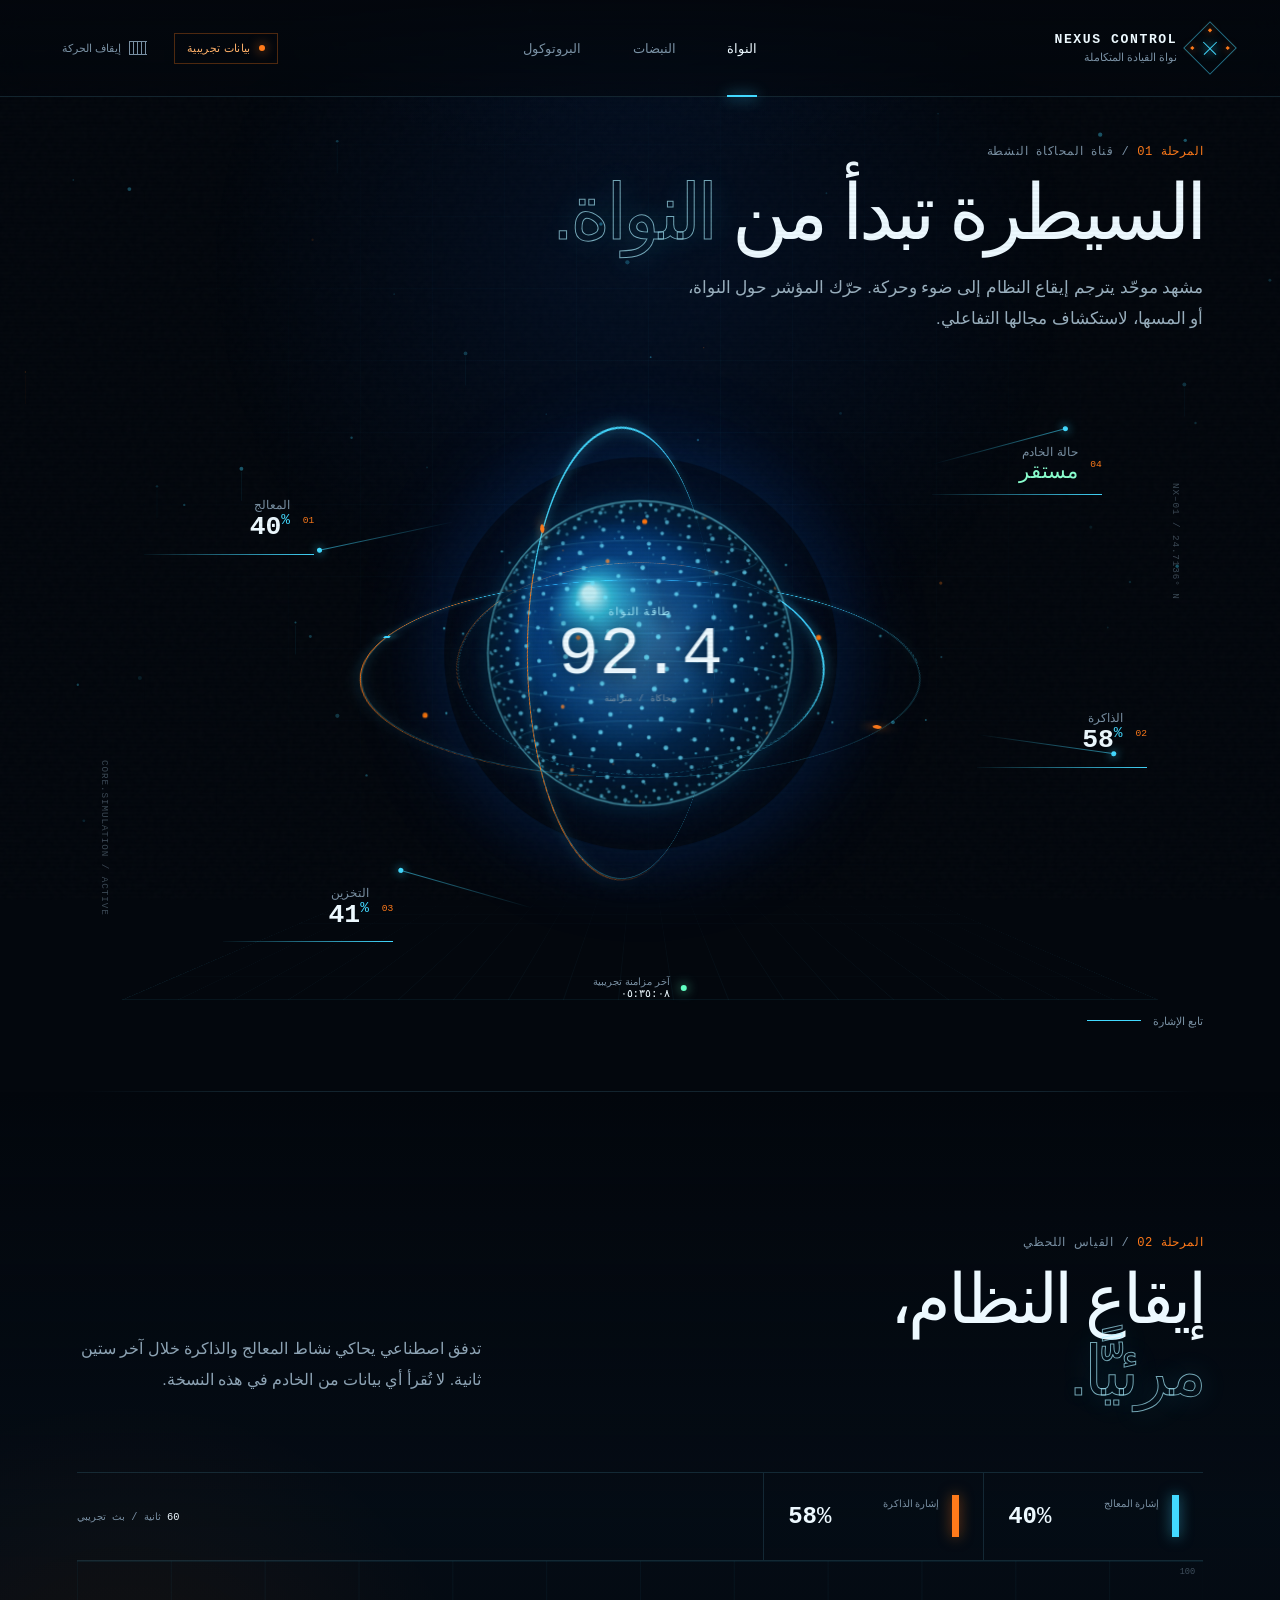
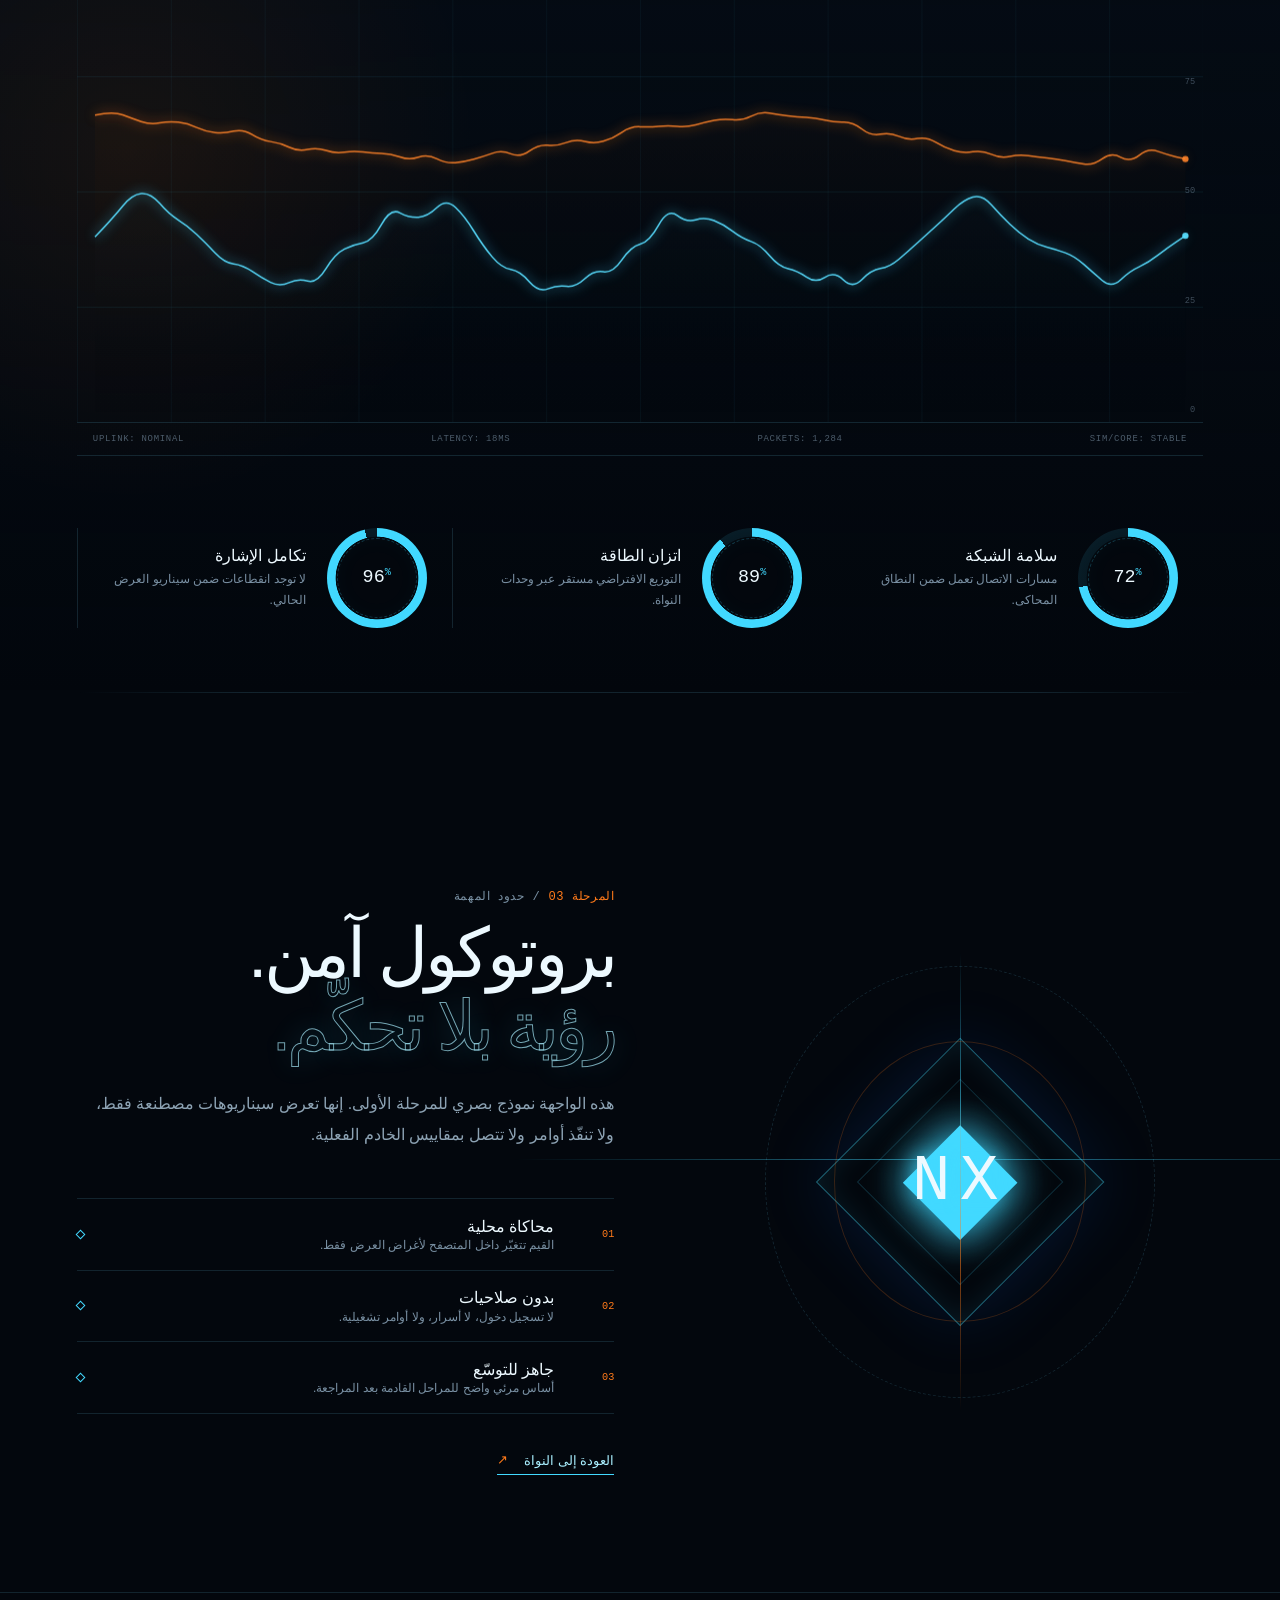
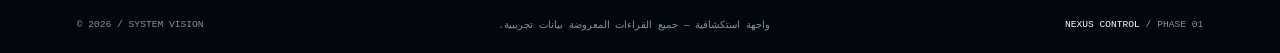
==== public/index.html @ e8e8afa6 "feat: build Nexus Control phase one interface" ====
<!doctype html>
<html lang="ar" dir="rtl">
  <head>
    <meta charset="UTF-8" />
    <meta name="viewport" content="width=device-width, initial-scale=1" />
    <meta
      name="description"
      content="NEXUS CONTROL — تجربة بصرية مستقبلية لاستكشاف حالة الأنظمة ببيانات تجريبية."
    />
    <meta name="theme-color" content="#050a12" />
    <title>NEXUS CONTROL — مركز القيادة</title>
    <link rel="stylesheet" href="styles.css" />
    <script src="app.js" defer></script>
  </head>
  <body>
    <a class="skip-link" href="#main-content">انتقل إلى المحتوى</a>
    <canvas id="ambient-canvas" class="ambient-canvas" aria-hidden="true"></canvas>
    <div class="noise" aria-hidden="true"></div>
    <div class="scanline" aria-hidden="true"></div>

    <header class="site-header" aria-label="الترويسة الرئيسية">
      <a class="brand" href="#command" aria-label="NEXUS CONTROL — الرئيسية">
        <span class="brand-mark" aria-hidden="true"><i></i><i></i><i></i></span>
        <span class="brand-copy">
          <strong>NEXUS CONTROL</strong>
          <small>نواة القيادة المتكاملة</small>
        </span>
      </a>

      <nav class="main-nav" aria-label="التنقل الرئيسي">
        <a class="is-active" href="#command">النواة</a>
        <a href="#telemetry">النبضات</a>
        <a href="#protocol">البروتوكول</a>
      </nav>

      <div class="header-actions">
        <span class="demo-chip"><i aria-hidden="true"></i> بيانات تجريبية</span>
        <button id="motion-toggle" class="icon-button" type="button" aria-pressed="false">
          <span class="motion-icon" aria-hidden="true"></span>
          <span class="button-label">إيقاف الحركة</span>
        </button>
      </div>
    </header>

    <main id="main-content">
      <section id="command" class="hero-section observable" aria-labelledby="hero-title">
        <div class="hero-intro">
          <p class="eyebrow"><span>المرحلة 01</span> / قناة المحاكاة النشطة</p>
          <h1 id="hero-title">السيطرة تبدأ من <em>النواة.</em></h1>
          <p class="hero-copy">
            مشهد موحّد يترجم إيقاع النظام إلى ضوء وحركة. حرّك المؤشر حول النواة،
            أو المسها، لاستكشاف مجالها التفاعلي.
          </p>
        </div>

        <div class="command-stage" aria-label="تصور تفاعلي لحالة الأنظمة التجريبية">
          <div class="stage-grid" aria-hidden="true"></div>
          <p class="coordinate coordinate-a" aria-hidden="true">NX–01 / 24.7136° N</p>
          <p class="coordinate coordinate-b" aria-hidden="true">CORE.SIMULATION / ACTIVE</p>

          <div class="metric-node metric-cpu">
            <span class="metric-index">01</span>
            <div>
              <small>المعالج</small>
              <strong><b data-value="38">38</b><sup>%</sup></strong>
            </div>
            <span class="metric-line" aria-hidden="true"></span>
          </div>

          <div class="metric-node metric-memory">
            <span class="metric-index">02</span>
            <div>
              <small>الذاكرة</small>
              <strong><b data-value="64">64</b><sup>%</sup></strong>
            </div>
            <span class="metric-line" aria-hidden="true"></span>
          </div>

          <div class="metric-node metric-storage">
            <span class="metric-index">03</span>
            <div>
              <small>التخزين</small>
              <strong><b data-value="41">41</b><sup>%</sup></strong>
            </div>
            <span class="metric-line" aria-hidden="true"></span>
          </div>

          <div class="metric-node metric-status">
            <span class="metric-index">04</span>
            <div>
              <small>حالة الخادم</small>
              <strong class="online-value">مستقر</strong>
            </div>
            <span class="metric-line" aria-hidden="true"></span>
          </div>

          <div id="core-interaction" class="core-interaction">
            <div class="core-glow" aria-hidden="true"></div>
            <div class="orbit orbit-outer" aria-hidden="true">
              <i></i><i></i><i></i>
            </div>
            <div class="orbit orbit-mid" aria-hidden="true"><i></i><i></i></div>
            <div class="orbit orbit-inner" aria-hidden="true"><i></i></div>
            <canvas id="core-canvas" width="620" height="620" aria-hidden="true"></canvas>
            <div class="core-label">
              <span>طاقة النواة</span>
              <strong>92.4</strong>
              <small>محاكاة / متزامنة</small>
            </div>
          </div>

          <div class="stage-status">
            <span class="status-dot" aria-hidden="true"></span>
            <p><small>آخر مزامنة تجريبية</small><strong id="simulation-time">الآن</strong></p>
          </div>
        </div>

        <a class="scroll-cue" href="#telemetry">
          <span>تابع الإشارة</span><i aria-hidden="true"></i>
        </a>
      </section>

      <section id="telemetry" class="telemetry-section observable" aria-labelledby="telemetry-title">
        <div class="section-heading">
          <div>
            <p class="eyebrow"><span>المرحلة 02</span> / القياس اللحظي</p>
            <h2 id="telemetry-title">إيقاع النظام،<br /><em>مرئيًّا.</em></h2>
          </div>
          <p>
            تدفق اصطناعي يحاكي نشاط المعالج والذاكرة خلال آخر ستين ثانية.
            لا تُقرأ أي بيانات من الخادم في هذه النسخة.
          </p>
        </div>

        <div class="signal-console">
          <div class="signal-meta">
            <div>
              <span class="signal-swatch cpu-swatch"></span>
              <small>إشارة المعالج</small>
              <strong><b id="cpu-live">38</b>%</strong>
            </div>
            <div>
              <span class="signal-swatch ram-swatch"></span>
              <small>إشارة الذاكرة</small>
              <strong><b id="ram-live">64</b>%</strong>
            </div>
            <p><span>60</span> ثانية / بث تجريبي</p>
          </div>
          <div class="chart-wrap">
            <canvas id="signal-chart" aria-label="رسم بياني تجريبي لنشاط المعالج والذاكرة"></canvas>
            <div class="chart-axis" aria-hidden="true"><span>100</span><span>75</span><span>50</span><span>25</span><span>0</span></div>
          </div>
          <div class="console-ticker" aria-hidden="true">
            <span>SIM/CORE: STABLE</span><span>PACKETS: 1,284</span><span>LATENCY: 18MS</span><span>UPLINK: NOMINAL</span>
          </div>
        </div>

        <div class="system-radials" aria-label="مؤشرات إضافية تجريبية">
          <article style="--value: 72; --delay: 0ms">
            <div class="radial"><span>72<sup>%</sup></span></div>
            <h3>سلامة الشبكة</h3>
            <p>مسارات الاتصال تعمل ضمن النطاق المحاكى.</p>
          </article>
          <article style="--value: 89; --delay: 120ms">
            <div class="radial"><span>89<sup>%</sup></span></div>
            <h3>اتزان الطاقة</h3>
            <p>التوزيع الافتراضي مستقر عبر وحدات النواة.</p>
          </article>
          <article style="--value: 96; --delay: 240ms">
            <div class="radial"><span>96<sup>%</sup></span></div>
            <h3>تكامل الإشارة</h3>
            <p>لا توجد انقطاعات ضمن سيناريو العرض الحالي.</p>
          </article>
        </div>
      </section>

      <section id="protocol" class="protocol-section observable" aria-labelledby="protocol-title">
        <div class="protocol-visual" aria-hidden="true">
          <div class="protocol-core"><span></span></div>
          <div class="protocol-beam"></div>
          <b>NX</b>
        </div>

        <div class="protocol-content">
          <p class="eyebrow"><span>المرحلة 03</span> / حدود المهمة</p>
          <h2 id="protocol-title">بروتوكول آمن.<br /><em>رؤية بلا تحكّم.</em></h2>
          <p class="protocol-lead">
            هذه الواجهة نموذج بصري للمرحلة الأولى. إنها تعرض سيناريوهات مصطنعة فقط،
            ولا تنفّذ أوامر ولا تتصل بمقاييس الخادم الفعلية.
          </p>

          <ol class="protocol-list">
            <li>
              <span>01</span>
              <div><h3>محاكاة محلية</h3><p>القيم تتغيّر داخل المتصفح لأغراض العرض فقط.</p></div>
              <i aria-hidden="true"></i>
            </li>
            <li>
              <span>02</span>
              <div><h3>بدون صلاحيات</h3><p>لا تسجيل دخول، لا أسرار، ولا أوامر تشغيلية.</p></div>
              <i aria-hidden="true"></i>
            </li>
            <li>
              <span>03</span>
              <div><h3>جاهز للتوسّع</h3><p>أساس مرئي واضح للمراحل القادمة بعد المراجعة.</p></div>
              <i aria-hidden="true"></i>
            </li>
          </ol>

          <a class="return-link" href="#command"><span>العودة إلى النواة</span><i aria-hidden="true">↗</i></a>
        </div>
      </section>
    </main>

    <footer class="site-footer">
      <p><strong>NEXUS CONTROL</strong> / PHASE 01</p>
      <p>واجهة استكشافية — جميع القراءات المعروضة بيانات تجريبية.</p>
      <p dir="ltr">© 2026 / SYSTEM VISION</p>
    </footer>
  </body>
</html>
---- public/styles.css ----
:root {
  color-scheme: dark;
  --bg: #03070d;
  --bg-soft: #07111d;
  --cyan: #42d9ff;
  --cyan-bright: #a9efff;
  --blue: #126bff;
  --orange: #ff7a1a;
  --orange-soft: #ffb069;
  --text: #edf9ff;
  --muted: #7990a3;
  --line: rgba(103, 190, 222, 0.16);
  --font-display: "DIN Next Arabic", "Noto Sans Arabic", Tahoma, Arial, sans-serif;
  --font-mono: "IBM Plex Mono", "SFMono-Regular", Consolas, monospace;
  --header-height: 96px;
  --mx: 0;
  --my: 0;
}

* {
  box-sizing: border-box;
}

html {
  scroll-behavior: smooth;
  scrollbar-color: var(--cyan) var(--bg);
}

body {
  margin: 0;
  min-width: 320px;
  overflow-x: hidden;
  background:
    radial-gradient(circle at 50% -10%, rgba(18, 107, 255, 0.1), transparent 32rem),
    var(--bg);
  color: var(--text);
  font-family: var(--font-display);
  font-weight: 300;
}

body::before {
  position: fixed;
  inset: 0;
  z-index: -3;
  content: "";
  background-image:
    linear-gradient(rgba(50, 160, 200, 0.035) 1px, transparent 1px),
    linear-gradient(90deg, rgba(50, 160, 200, 0.035) 1px, transparent 1px);
  background-size: 72px 72px;
  mask-image: radial-gradient(circle at center, black 12%, transparent 75%);
}

button,
a {
  font: inherit;
}

a {
  color: inherit;
  text-decoration: none;
}

.skip-link {
  position: fixed;
  z-index: 100;
  inset-block-start: 1rem;
  inset-inline-start: 1rem;
  padding: 0.7rem 1rem;
  transform: translateY(-150%);
  background: var(--text);
  color: var(--bg);
  transition: transform 180ms ease;
}

.skip-link:focus {
  transform: translateY(0);
}

.ambient-canvas,
.noise,
.scanline {
  position: fixed;
  inset: 0;
  width: 100%;
  height: 100%;
  pointer-events: none;
}

.ambient-canvas {
  z-index: -2;
  opacity: 0.75;
}

.noise {
  z-index: 20;
  opacity: 0.025;
  background-image: url("data:image/svg+xml,%3Csvg viewBox='0 0 180 180' xmlns='http://www.w3.org/2000/svg'%3E%3Cfilter id='n'%3E%3CfeTurbulence type='fractalNoise' baseFrequency='.9' numOctaves='3' stitchTiles='stitch'/%3E%3C/filter%3E%3Crect width='100%25' height='100%25' filter='url(%23n)' opacity='.8'/%3E%3C/svg%3E");
}

.scanline {
  z-index: 19;
  opacity: 0.07;
  background: linear-gradient(transparent 50%, rgba(0, 0, 0, 0.4) 50%);
  background-size: 100% 4px;
}

.site-header {
  position: fixed;
  z-index: 30;
  inset-block-start: 0;
  inset-inline: 0;
  display: grid;
  grid-template-columns: 1fr auto 1fr;
  align-items: center;
  min-height: var(--header-height);
  padding-inline: clamp(1.25rem, 4vw, 5rem);
  border-block-end: 1px solid var(--line);
  background: linear-gradient(to bottom, rgba(3, 7, 13, 0.94), rgba(3, 7, 13, 0.58));
  backdrop-filter: blur(16px);
}

.brand {
  display: flex;
  align-items: center;
  justify-self: start;
  gap: 0.85rem;
}

.brand-mark {
  position: relative;
  display: grid;
  width: 38px;
  height: 38px;
  place-items: center;
  border: 1px solid rgba(66, 217, 255, 0.5);
  transform: rotate(45deg);
}

.brand-mark::after,
.brand-mark::before {
  position: absolute;
  content: "";
  background: var(--cyan);
  box-shadow: 0 0 10px var(--cyan);
}

.brand-mark::before {
  width: 18px;
  height: 1px;
}

.brand-mark::after {
  width: 1px;
  height: 18px;
}

.brand-mark i {
  position: absolute;
  width: 3px;
  height: 3px;
  background: var(--orange);
  box-shadow: 0 0 8px var(--orange);
}

.brand-mark i:nth-child(1) { inset: 4px 4px auto auto; }
.brand-mark i:nth-child(2) { inset: auto auto 4px 4px; }
.brand-mark i:nth-child(3) { inset: 4px auto auto 4px; }

.brand-copy {
  display: flex;
  flex-direction: column;
  line-height: 1.2;
}

.brand-copy strong {
  font-family: var(--font-mono);
  font-size: 0.82rem;
  letter-spacing: 0.12em;
}

.brand-copy small {
  margin-block-start: 0.2rem;
  color: var(--muted);
  font-size: 0.7rem;
}

.main-nav {
  display: flex;
  gap: clamp(1.5rem, 4vw, 3.5rem);
  height: var(--header-height);
}

.main-nav a {
  position: relative;
  display: grid;
  place-items: center;
  color: var(--muted);
  font-size: 0.84rem;
  transition: color 200ms ease;
}

.main-nav a::after {
  position: absolute;
  inset-block-end: -1px;
  width: 0;
  height: 2px;
  content: "";
  background: var(--cyan);
  box-shadow: 0 0 14px var(--cyan);
  transition: width 240ms ease;
}

.main-nav a:hover,
.main-nav a:focus-visible,
.main-nav a.is-active {
  color: var(--text);
}

.main-nav a.is-active::after {
  width: 100%;
}

.header-actions {
  display: flex;
  align-items: center;
  justify-self: end;
  gap: 1rem;
}

.demo-chip {
  display: flex;
  align-items: center;
  gap: 0.55rem;
  padding: 0.5rem 0.75rem;
  border: 1px solid rgba(255, 122, 26, 0.3);
  color: var(--orange-soft);
  font-size: 0.7rem;
  letter-spacing: 0.03em;
}

.demo-chip i,
.status-dot {
  width: 6px;
  height: 6px;
  border-radius: 50%;
  background: var(--orange);
  box-shadow: 0 0 12px var(--orange);
  animation: blink 1.6s ease-in-out infinite;
}

.icon-button {
  display: flex;
  align-items: center;
  gap: 0.55rem;
  min-height: 38px;
  padding: 0.4rem 0.65rem;
  border: 0;
  background: transparent;
  color: var(--muted);
  cursor: pointer;
}

.icon-button:hover,
.icon-button:focus-visible {
  color: var(--cyan-bright);
}

.motion-icon {
  display: inline-block;
  width: 18px;
  height: 14px;
  border-block: 1px solid currentColor;
  background: repeating-linear-gradient(90deg, currentColor 0 1px, transparent 1px 4px);
}

.button-label {
  font-size: 0.7rem;
}

main {
  overflow: hidden;
}

section {
  position: relative;
  min-height: 100svh;
  padding: calc(var(--header-height) + 3rem) clamp(1.25rem, 6vw, 7.5rem) 4rem;
  scroll-margin-top: var(--header-height);
}

.hero-section {
  display: grid;
  grid-template-rows: auto 1fr auto;
}

.hero-section::before {
  position: absolute;
  z-index: -1;
  inset-block-start: 20%;
  inset-inline-start: 50%;
  width: min(80vw, 900px);
  aspect-ratio: 1;
  border-radius: 50%;
  content: "";
  transform: translate(50%, -45%);
  background: radial-gradient(circle, rgba(16, 105, 255, 0.09), transparent 68%);
}

.hero-intro {
  z-index: 3;
  max-width: 720px;
}

.eyebrow {
  margin: 0 0 0.8rem;
  color: var(--muted);
  font-family: var(--font-mono);
  font-size: clamp(0.64rem, 1vw, 0.76rem);
  letter-spacing: 0.05em;
  text-transform: uppercase;
}

.eyebrow span {
  color: var(--orange);
}

h1,
h2 {
  margin: 0;
  font-weight: 500;
  line-height: 1.05;
  letter-spacing: -0.05em;
}

h1 {
  font-size: clamp(3rem, 6vw, 6.5rem);
}

h2 {
  font-size: clamp(2.8rem, 5.4vw, 5.7rem);
}

h1 em,
h2 em {
  color: transparent;
  font-style: normal;
  -webkit-text-stroke: 1px rgba(169, 239, 255, 0.68);
  text-shadow: 0 0 30px rgba(66, 217, 255, 0.16);
}

.hero-copy {
  max-width: 520px;
  margin: 1.2rem 0 0;
  color: #9ab0bf;
  font-size: clamp(0.95rem, 1.3vw, 1.1rem);
  line-height: 1.9;
}

.command-stage {
  position: relative;
  align-self: center;
  width: 100%;
  min-height: clamp(580px, 64vw, 760px);
  margin-block-start: -5rem;
}

.stage-grid {
  position: absolute;
  inset: 17% 4% 2%;
  border: 1px solid rgba(66, 217, 255, 0.08);
  background:
    linear-gradient(rgba(66, 217, 255, 0.045) 1px, transparent 1px),
    linear-gradient(90deg, rgba(66, 217, 255, 0.045) 1px, transparent 1px);
  background-size: 55px 55px;
  transform: perspective(500px) rotateX(66deg);
  transform-origin: bottom;
  mask-image: linear-gradient(to top, black, transparent 85%);
}

.coordinate {
  position: absolute;
  margin: 0;
  color: rgba(121, 144, 163, 0.48);
  font-family: var(--font-mono);
  font-size: 0.58rem;
  letter-spacing: 0.1em;
  writing-mode: vertical-lr;
}

.coordinate-a { inset: 30% 2% auto auto; }
.coordinate-b { inset: auto auto 13% 2%; }

.core-interaction {
  position: absolute;
  z-index: 2;
  inset-block-start: 50%;
  inset-inline-start: 50%;
  width: min(48vw, 620px);
  min-width: 420px;
  aspect-ratio: 1;
  transform: translate(50%, -47%) perspective(1000px) rotateX(calc(var(--my) * -4deg)) rotateY(calc(var(--mx) * 5deg));
  transform-style: preserve-3d;
  transition: transform 220ms ease-out;
  touch-action: pan-y;
}

#core-canvas {
  position: absolute;
  z-index: 3;
  inset: 0;
  width: 100%;
  height: 100%;
  filter: saturate(1.12);
}

.core-glow {
  position: absolute;
  z-index: 0;
  inset: 18%;
  border-radius: 50%;
  background: radial-gradient(circle, rgba(107, 229, 255, 0.2), rgba(18, 107, 255, 0.08) 40%, transparent 70%);
  box-shadow: 0 0 100px rgba(18, 107, 255, 0.2);
  animation: core-breathe 4s ease-in-out infinite;
}

.orbit {
  position: absolute;
  z-index: 2;
  inset: 50%;
  border: 1px solid rgba(66, 217, 255, 0.28);
  border-radius: 50%;
  transform-style: preserve-3d;
}

.orbit::before {
  position: absolute;
  inset: -2px;
  border-block-start: 2px solid var(--cyan);
  border-inline-end: 1px solid var(--orange);
  border-radius: inherit;
  content: "";
  filter: drop-shadow(0 0 6px var(--cyan));
}

.orbit i {
  position: absolute;
  width: 7px;
  height: 7px;
  border-radius: 50%;
  background: var(--orange);
  box-shadow: 0 0 14px var(--orange);
}

.orbit i:nth-child(1) { inset: 12% auto auto 15%; }
.orbit i:nth-child(2) { inset: auto 9% 21% auto; }
.orbit i:nth-child(3) { inset: 46% auto auto -4px; background: var(--cyan); box-shadow: 0 0 14px var(--cyan); }

.orbit-outer {
  width: 88%;
  height: 88%;
  margin: -44%;
  transform: rotateX(70deg) rotateZ(7deg);
  animation: orbit-outer 18s linear infinite;
}

.orbit-mid {
  width: 72%;
  height: 72%;
  margin: -36%;
  transform: rotateY(66deg) rotateZ(-20deg);
  animation: orbit-mid 13s linear infinite reverse;
}

.orbit-inner {
  width: 59%;
  height: 59%;
  margin: -29.5%;
  border-style: dashed;
  transform: rotateX(55deg) rotateZ(70deg);
  animation: orbit-inner 9s linear infinite;
}

.core-label {
  position: absolute;
  z-index: 5;
  inset-block-start: 50%;
  inset-inline-start: 50%;
  display: flex;
  align-items: center;
  flex-direction: column;
  transform: translate(50%, -50%) translateZ(70px);
  text-align: center;
  text-shadow: 0 0 18px #03111d;
  pointer-events: none;
}

.core-label span,
.core-label small {
  color: var(--cyan-bright);
  font-size: 0.66rem;
  letter-spacing: 0.08em;
}

.core-label strong {
  font-family: var(--font-mono);
  font-size: clamp(2.4rem, 5vw, 4.2rem);
  font-weight: 400;
  line-height: 1.1;
}

.core-label small {
  color: var(--muted);
  font-family: var(--font-mono);
  font-size: 0.5rem;
}

.metric-node {
  position: absolute;
  z-index: 6;
  display: flex;
  align-items: center;
  gap: 0.8rem;
  min-width: 170px;
}

.metric-node::before {
  position: absolute;
  inset-block-end: -0.7rem;
  inset-inline: 0;
  height: 1px;
  content: "";
  background: linear-gradient(to left, var(--cyan), rgba(66, 217, 255, 0.04));
}

.metric-index {
  color: var(--orange);
  font-family: var(--font-mono);
  font-size: 0.6rem;
}

.metric-node div {
  display: flex;
  flex-direction: column;
}

.metric-node small {
  color: var(--muted);
  font-size: 0.72rem;
}

.metric-node strong {
  font-family: var(--font-mono);
  font-size: 1.65rem;
  font-weight: 400;
  line-height: 1.2;
}

.metric-node sup,
.radial sup {
  color: var(--cyan);
  font-size: 0.55em;
}

.metric-line {
  position: absolute;
  z-index: -1;
  width: clamp(70px, 11vw, 180px);
  height: 1px;
  background: linear-gradient(90deg, rgba(66, 217, 255, 0.6), transparent);
  transform-origin: right;
}

.metric-line::before {
  position: absolute;
  inset: -2px auto auto 0;
  width: 5px;
  height: 5px;
  border-radius: 50%;
  content: "";
  background: var(--cyan);
  box-shadow: 0 0 10px var(--cyan);
}

.metric-cpu { inset: 32% auto auto 6%; }
.metric-cpu .metric-line { inset: 50% auto auto 100%; transform: rotate(-12deg); }
.metric-memory { inset: 60% 5% auto auto; }
.metric-memory .metric-line { inset: 50% 100% auto auto; transform: rotate(8deg) scaleX(-1); }
.metric-storage { inset: auto auto 11% 13%; }
.metric-storage .metric-line { inset: 50% auto auto 100%; transform: rotate(16deg); }
.metric-status { inset: 25% 9% auto auto; }
.metric-status .metric-line { inset: 50% 100% auto auto; transform: rotate(-15deg) scaleX(-1); }

.online-value {
  color: #8affcf;
  font-family: var(--font-display) !important;
  font-size: 1.3rem !important;
}

.stage-status {
  position: absolute;
  z-index: 5;
  inset-block-end: 2%;
  inset-inline-start: 50%;
  display: flex;
  align-items: center;
  gap: 0.7rem;
  transform: translateX(50%);
}

.stage-status .status-dot { background: #61ffc2; box-shadow: 0 0 12px #61ffc2; }
.stage-status p { display: flex; flex-direction: column; margin: 0; }
.stage-status small { color: var(--muted); font-size: 0.6rem; }
.stage-status strong { font-family: var(--font-mono); font-size: 0.68rem; font-weight: 400; }

.scroll-cue {
  z-index: 5;
  display: flex;
  align-items: center;
  justify-self: start;
  gap: 0.75rem;
  color: var(--muted);
  font-size: 0.66rem;
}

.scroll-cue i {
  position: relative;
  width: 54px;
  height: 1px;
  overflow: hidden;
  background: var(--line);
}

.scroll-cue i::after {
  position: absolute;
  inset: 0;
  content: "";
  background: var(--cyan);
  animation: signal-run 2s ease-in-out infinite;
}

.telemetry-section {
  background:
    radial-gradient(circle at 10% 55%, rgba(255, 122, 26, 0.07), transparent 22rem),
    linear-gradient(180deg, transparent, rgba(5, 14, 24, 0.7) 35%, transparent);
}

.telemetry-section::before,
.protocol-section::before {
  position: absolute;
  inset-block-start: 0;
  inset-inline: 6vw;
  height: 1px;
  content: "";
  background: linear-gradient(90deg, transparent, var(--line) 15% 85%, transparent);
}

.section-heading {
  display: grid;
  grid-template-columns: 1.25fr 0.75fr;
  align-items: end;
  gap: 3rem;
}

.section-heading > p {
  max-width: 520px;
  margin: 0 0 0.8rem;
  color: #8da3b4;
  line-height: 1.9;
}

.signal-console {
  position: relative;
  margin-block-start: 4rem;
  border-block: 1px solid var(--line);
}

.signal-meta {
  display: flex;
  align-items: stretch;
  min-height: 88px;
  border-block-end: 1px solid var(--line);
}

.signal-meta > div {
  display: grid;
  grid-template-columns: auto 1fr auto;
  grid-template-rows: 1fr 1fr;
  align-items: center;
  min-width: 220px;
  padding: 1rem 1.5rem;
  border-inline-end: 1px solid var(--line);
}

.signal-swatch {
  grid-row: 1 / 3;
  width: 7px;
  height: 42px;
  margin-inline-end: 0.8rem;
  background: var(--cyan);
  box-shadow: 0 0 14px rgba(66, 217, 255, 0.5);
}

.ram-swatch { background: var(--orange); box-shadow: 0 0 14px rgba(255, 122, 26, 0.5); }
.signal-meta small { color: var(--muted); font-size: 0.65rem; }
.signal-meta strong { grid-row: 1 / 3; grid-column: 3; font-family: var(--font-mono); font-size: 1.5rem; font-weight: 400; }
.signal-meta > p { align-self: center; margin-inline-start: auto; color: var(--muted); font-family: var(--font-mono); font-size: 0.65rem; }
.signal-meta > p span { color: var(--text); }

.chart-wrap {
  position: relative;
  height: clamp(280px, 36vw, 470px);
  overflow: hidden;
  background:
    linear-gradient(rgba(66, 217, 255, 0.07) 1px, transparent 1px),
    linear-gradient(90deg, rgba(66, 217, 255, 0.045) 1px, transparent 1px);
  background-size: 100% 25%, 8.333% 100%;
}

#signal-chart {
  width: 100%;
  height: 100%;
}

.chart-axis {
  position: absolute;
  inset: 0.4rem 0.5rem 0.4rem auto;
  display: flex;
  justify-content: space-between;
  flex-direction: column;
  color: rgba(121, 144, 163, 0.5);
  font-family: var(--font-mono);
  font-size: 0.54rem;
  pointer-events: none;
}

.console-ticker {
  display: flex;
  justify-content: space-between;
  gap: 1rem;
  padding: 0.7rem 1rem;
  overflow: hidden;
  border-block-start: 1px solid var(--line);
  color: rgba(121, 144, 163, 0.62);
  font-family: var(--font-mono);
  font-size: 0.56rem;
  letter-spacing: 0.08em;
  white-space: nowrap;
}

.system-radials {
  display: grid;
  grid-template-columns: repeat(3, 1fr);
  margin-block-start: 4.5rem;
}

.system-radials article {
  position: relative;
  display: grid;
  grid-template-columns: auto 1fr;
  align-items: center;
  gap: 0.3rem 1.3rem;
  padding: 0 clamp(1rem, 2vw, 2.2rem);
  border-inline-end: 1px solid var(--line);
}

.system-radials article:first-child { border-inline-end: 0; }
.system-radials h3 { align-self: end; margin: 0; font-size: 1rem; font-weight: 500; }
.system-radials p { align-self: start; margin: 0; color: var(--muted); font-size: 0.75rem; line-height: 1.7; }

.radial {
  grid-row: 1 / 3;
  display: grid;
  width: 100px;
  aspect-ratio: 1;
  place-items: center;
  border-radius: 50%;
  background:
    radial-gradient(circle at center, var(--bg) 58%, transparent 59%),
    conic-gradient(var(--cyan) calc(var(--value) * 1%), rgba(66, 217, 255, 0.08) 0);
  box-shadow: inset 0 0 30px rgba(66, 217, 255, 0.06);
}

.radial::before {
  position: absolute;
  width: 78px;
  aspect-ratio: 1;
  border: 1px dashed rgba(66, 217, 255, 0.25);
  border-radius: 50%;
  content: "";
  animation: spin 18s linear infinite;
}

.radial span { font-family: var(--font-mono); font-size: 1.15rem; }

.protocol-section {
  display: grid;
  grid-template-columns: minmax(300px, 0.95fr) minmax(420px, 1.05fr);
  align-items: center;
  gap: clamp(3rem, 8vw, 10rem);
}

.protocol-visual {
  position: relative;
  display: grid;
  aspect-ratio: 0.9;
  place-items: center;
}

.protocol-visual::before,
.protocol-visual::after {
  position: absolute;
  border: 1px solid var(--line);
  border-radius: 50%;
  content: "";
}

.protocol-visual::before { inset: 10%; animation: spin 24s linear infinite; border-style: dashed; }
.protocol-visual::after { inset: 24%; border-color: rgba(255, 122, 26, 0.2); }

.protocol-core {
  position: absolute;
  width: 42%;
  aspect-ratio: 1;
  border: 1px solid rgba(66, 217, 255, 0.45);
  transform: rotate(45deg);
  background: radial-gradient(circle, rgba(66, 217, 255, 0.2), transparent 60%);
  box-shadow: 0 0 70px rgba(18, 107, 255, 0.15), inset 0 0 30px rgba(66, 217, 255, 0.1);
}

.protocol-core::before,
.protocol-core::after {
  position: absolute;
  inset: 14%;
  border: 1px solid rgba(66, 217, 255, 0.18);
  content: "";
}

.protocol-core::after { inset: 30%; background: var(--cyan); box-shadow: 0 0 40px var(--cyan); animation: core-breathe 3s ease-in-out infinite; }

.protocol-beam {
  position: absolute;
  width: 1px;
  height: 85%;
  background: linear-gradient(transparent, var(--cyan), var(--orange), transparent);
  opacity: 0.55;
}

.protocol-beam::before {
  position: absolute;
  inset: 45% -35vw auto;
  height: 1px;
  content: "";
  background: linear-gradient(90deg, transparent, var(--cyan), transparent);
}

.protocol-visual > b {
  z-index: 2;
  font-family: var(--font-mono);
  font-size: clamp(2rem, 5vw, 5rem);
  font-weight: 400;
  letter-spacing: 0.15em;
  text-shadow: 0 0 20px var(--cyan);
}

.protocol-lead {
  max-width: 610px;
  margin: 1.7rem 0 0;
  color: #8da3b4;
  line-height: 1.9;
}

.protocol-list {
  margin: 3rem 0 0;
  padding: 0;
  list-style: none;
}

.protocol-list li {
  position: relative;
  display: grid;
  grid-template-columns: 44px 1fr auto;
  align-items: center;
  gap: 1rem;
  padding: 1.1rem 0;
  border-block-start: 1px solid var(--line);
}

.protocol-list li:last-child { border-block-end: 1px solid var(--line); }
.protocol-list li > span { color: var(--orange); font-family: var(--font-mono); font-size: 0.64rem; }
.protocol-list h3 { margin: 0; font-size: 1rem; font-weight: 500; }
.protocol-list p { margin: 0.15rem 0 0; color: var(--muted); font-size: 0.75rem; }
.protocol-list i { width: 7px; height: 7px; border: 1px solid var(--cyan); transform: rotate(45deg); }

.return-link {
  display: inline-flex;
  align-items: center;
  gap: 1rem;
  margin-block-start: 2.4rem;
  padding-block-end: 0.35rem;
  border-block-end: 1px solid var(--cyan);
  color: var(--cyan-bright);
  font-size: 0.8rem;
}

.return-link i { color: var(--orange); font-family: var(--font-mono); font-style: normal; transition: transform 200ms ease; }
.return-link:hover i { transform: translate(-3px, -3px); }

.site-footer {
  display: flex;
  justify-content: space-between;
  gap: 2rem;
  padding: 1.6rem clamp(1.25rem, 6vw, 7.5rem);
  border-block-start: 1px solid var(--line);
  color: var(--muted);
  font-family: var(--font-mono);
  font-size: 0.6rem;
}

.site-footer p { margin: 0; }
.site-footer strong { color: var(--text); font-weight: 500; }

.observable .eyebrow,
.observable h1,
.observable h2,
.observable .hero-copy,
.observable .section-heading > p,
.observable .signal-console,
.observable .system-radials,
.observable .protocol-lead,
.observable .protocol-list,
.observable .return-link {
  opacity: 0;
  transform: translateY(24px);
  transition: opacity 700ms ease, transform 700ms cubic-bezier(0.22, 1, 0.36, 1);
}

.observable.is-visible .eyebrow,
.observable.is-visible h1,
.observable.is-visible h2,
.observable.is-visible .hero-copy,
.observable.is-visible .section-heading > p,
.observable.is-visible .signal-console,
.observable.is-visible .system-radials,
.observable.is-visible .protocol-lead,
.observable.is-visible .protocol-list,
.observable.is-visible .return-link {
  opacity: 1;
  transform: translateY(0);
}

.observable.is-visible h1,
.observable.is-visible h2 { transition-delay: 80ms; }
.observable.is-visible .hero-copy,
.observable.is-visible .section-heading > p,
.observable.is-visible .protocol-lead { transition-delay: 160ms; }
.observable.is-visible .signal-console,
.observable.is-visible .protocol-list { transition-delay: 220ms; }
.observable.is-visible .system-radials,
.observable.is-visible .return-link { transition-delay: 300ms; }

@keyframes blink { 50% { opacity: 0.35; transform: scale(0.75); } }
@keyframes core-breathe { 50% { opacity: 0.68; transform: scale(1.08); } }
@keyframes orbit-outer { to { transform: rotateX(70deg) rotateZ(367deg); } }
@keyframes orbit-mid { to { transform: rotateY(66deg) rotateZ(340deg); } }
@keyframes orbit-inner { to { transform: rotateX(55deg) rotateZ(430deg); } }
@keyframes spin { to { transform: rotate(360deg); } }
@keyframes signal-run { from { transform: translateX(110%); } to { transform: translateX(-110%); } }

@media (max-width: 1000px) {
  :root { --header-height: 82px; }
  .brand-copy small,
  .button-label { display: none; }
  .site-header { grid-template-columns: 1fr auto; }
  .main-nav { position: fixed; inset: auto 1rem 1rem; z-index: 40; height: 58px; justify-content: space-around; border: 1px solid var(--line); background: rgba(5, 11, 19, 0.88); backdrop-filter: blur(16px); }
  .main-nav a { padding-inline: 1.5rem; }
  .header-actions { display: none; }
  .command-stage { margin-block-start: 0; }
  .core-interaction { width: min(62vw, 580px); }
  .metric-cpu { inset-inline-start: 1%; }
  .metric-memory { inset-inline-end: 1%; }
  .metric-status { inset-inline-end: 2%; }
  .section-heading { grid-template-columns: 1fr; }
  .signal-meta > p { display: none; }
  .system-radials article { grid-template-columns: 1fr; justify-items: center; text-align: center; }
  .system-radials .radial { grid-row: auto; }
  .protocol-section { gap: 3rem; }
}

@media (max-width: 720px) {
  section { min-height: auto; padding: calc(var(--header-height) + 2.5rem) 1.15rem 5rem; }
  .site-header { padding-inline: 1.1rem; }
  .demo-chip { display: flex; }
  .header-actions { display: flex; }
  .header-actions .icon-button { display: none; }
  .brand-copy strong { font-size: 0.68rem; }
  .brand-mark { width: 31px; height: 31px; }
  h1 { font-size: clamp(2.85rem, 14vw, 4.5rem); }
  h2 { font-size: clamp(2.6rem, 13vw, 4rem); }
  .hero-copy { font-size: 0.88rem; line-height: 1.75; }
  .command-stage { min-height: 610px; margin-block-start: 1rem; }
  .core-interaction { inset-block-start: 43%; width: 118vw; min-width: 0; max-width: 560px; }
  .metric-node { min-width: 125px; gap: 0.5rem; padding: 0.4rem; background: rgba(3, 7, 13, 0.48); backdrop-filter: blur(5px); }
  .metric-node strong { font-size: 1.25rem; }
  .metric-node small { font-size: 0.62rem; }
  .metric-line { display: none; }
  .metric-cpu { inset: 11% auto auto 1%; }
  .metric-status { inset: 11% 1% auto auto; }
  .metric-memory { inset: auto 1% 10% auto; }
  .metric-storage { inset: auto auto 10% 1%; }
  .stage-status { inset-block-end: 0; }
  .coordinate { display: none; }
  .scroll-cue { display: none; }
  .telemetry-section { padding-block-start: 7rem; }
  .signal-console { margin-block-start: 2.5rem; }
  .signal-meta > div { min-width: 0; width: 50%; padding: 0.8rem; grid-template-columns: auto 1fr; }
  .signal-meta strong { grid-row: 2; grid-column: 2; font-size: 1.15rem; }
  .signal-swatch { height: 36px; }
  .chart-wrap { height: 280px; }
  .console-ticker { gap: 2rem; justify-content: start; }
  .system-radials { grid-template-columns: 1fr; gap: 2rem; }
  .system-radials article { grid-template-columns: 90px 1fr; justify-items: start; text-align: start; padding: 0 0 2rem; border-inline-end: 0; border-block-end: 1px solid var(--line); }
  .system-radials .radial { grid-row: 1 / 3; width: 82px; }
  .radial::before { width: 64px; }
  .protocol-section { grid-template-columns: 1fr; padding-block-start: 5rem; }
  .protocol-visual { aspect-ratio: 1.5; order: 2; margin-block-start: -1rem; }
  .protocol-visual::before { inset: -20% 15%; }
  .protocol-visual::after { inset: 0 30%; }
  .site-footer { flex-direction: column; padding-block-end: 6rem; gap: 0.7rem; }
}

@media (max-width: 430px) {
  .demo-chip { padding: 0.35rem 0.5rem; font-size: 0.58rem; }
  .brand-copy small { display: none; }
  .main-nav { inset-inline: 0.65rem; }
  .main-nav a { padding-inline: 1rem; font-size: 0.75rem; }
  .core-interaction { width: 134vw; }
  .metric-node { min-width: 112px; }
}

@media (prefers-reduced-motion: reduce) {
  html { scroll-behavior: auto; }
  *,
  *::before,
  *::after {
    scroll-behavior: auto !important;
    animation-duration: 0.001ms !important;
    animation-iteration-count: 1 !important;
    transition-duration: 0.001ms !important;
  }
}

body.motion-paused *,
body.motion-paused *::before,
body.motion-paused *::after {
  animation-play-state: paused !important;
}

:focus-visible {
  outline: 2px solid var(--orange);
  outline-offset: 4px;
}
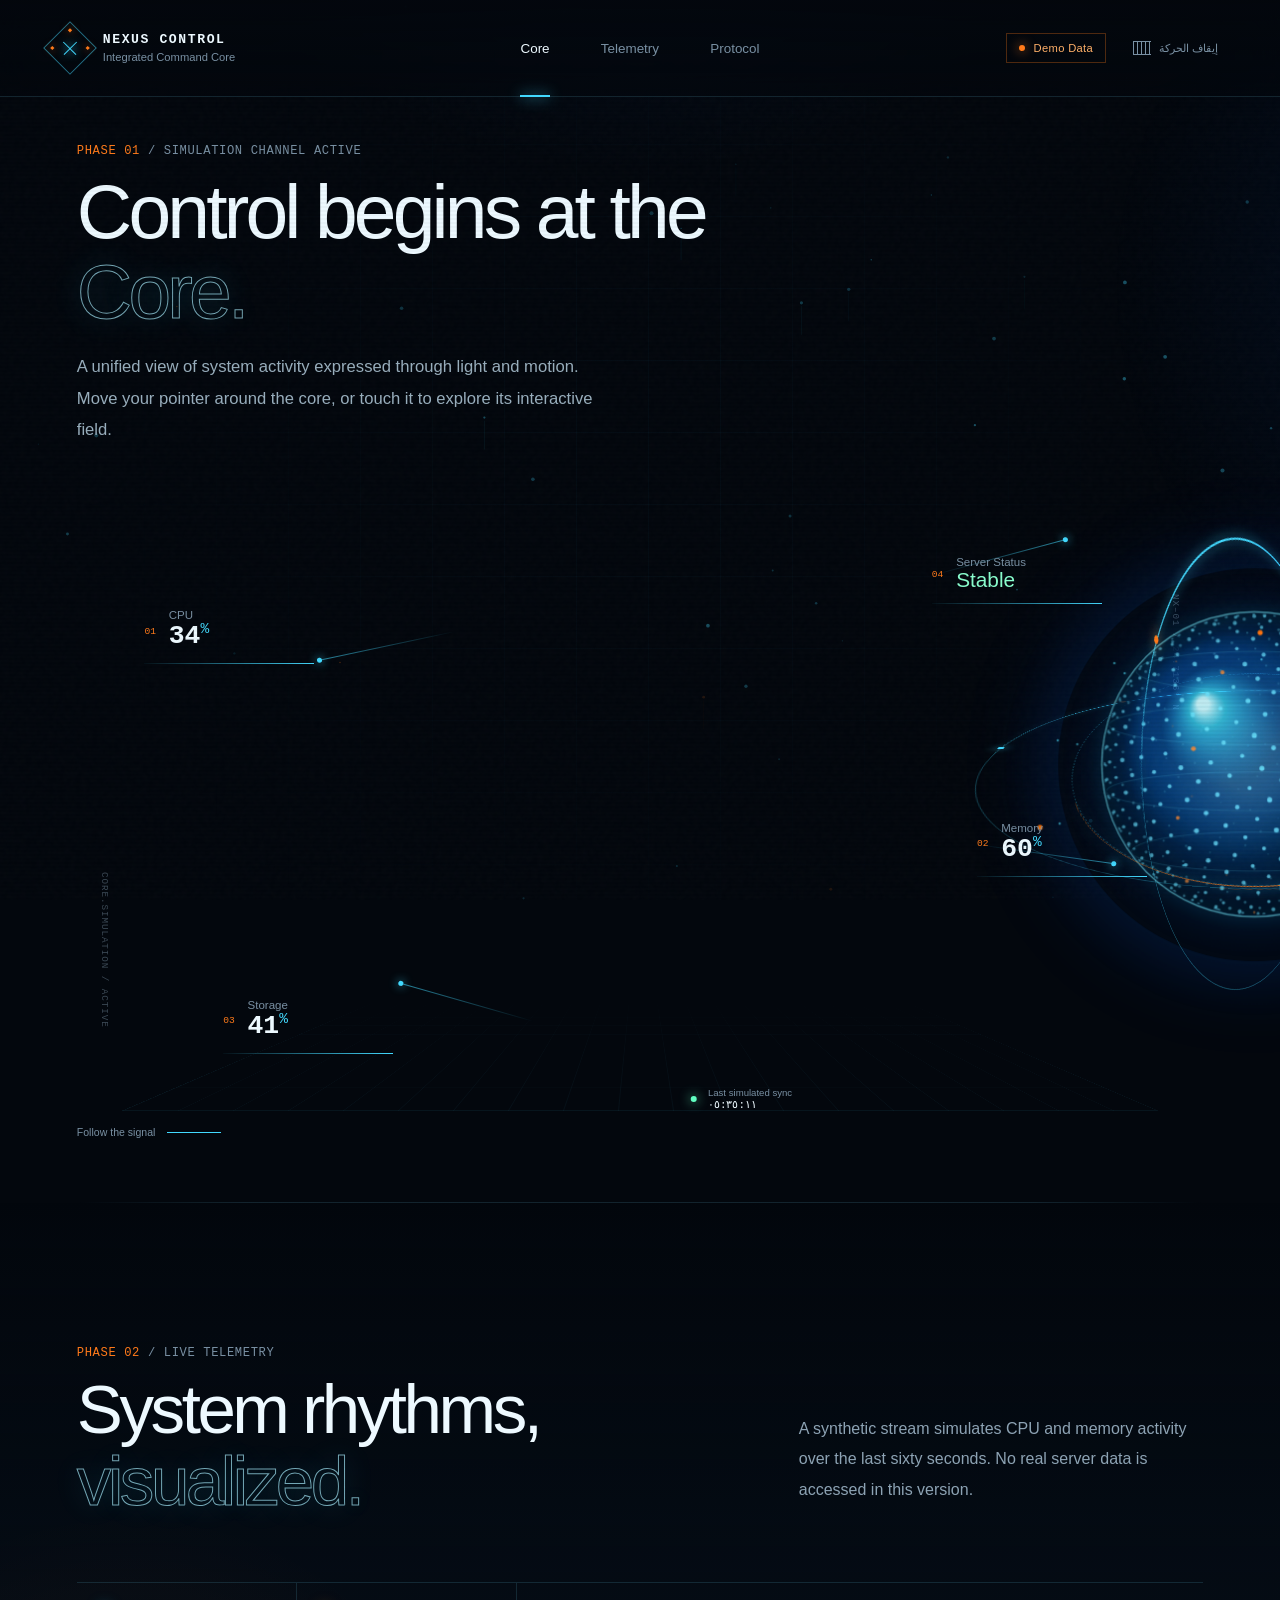
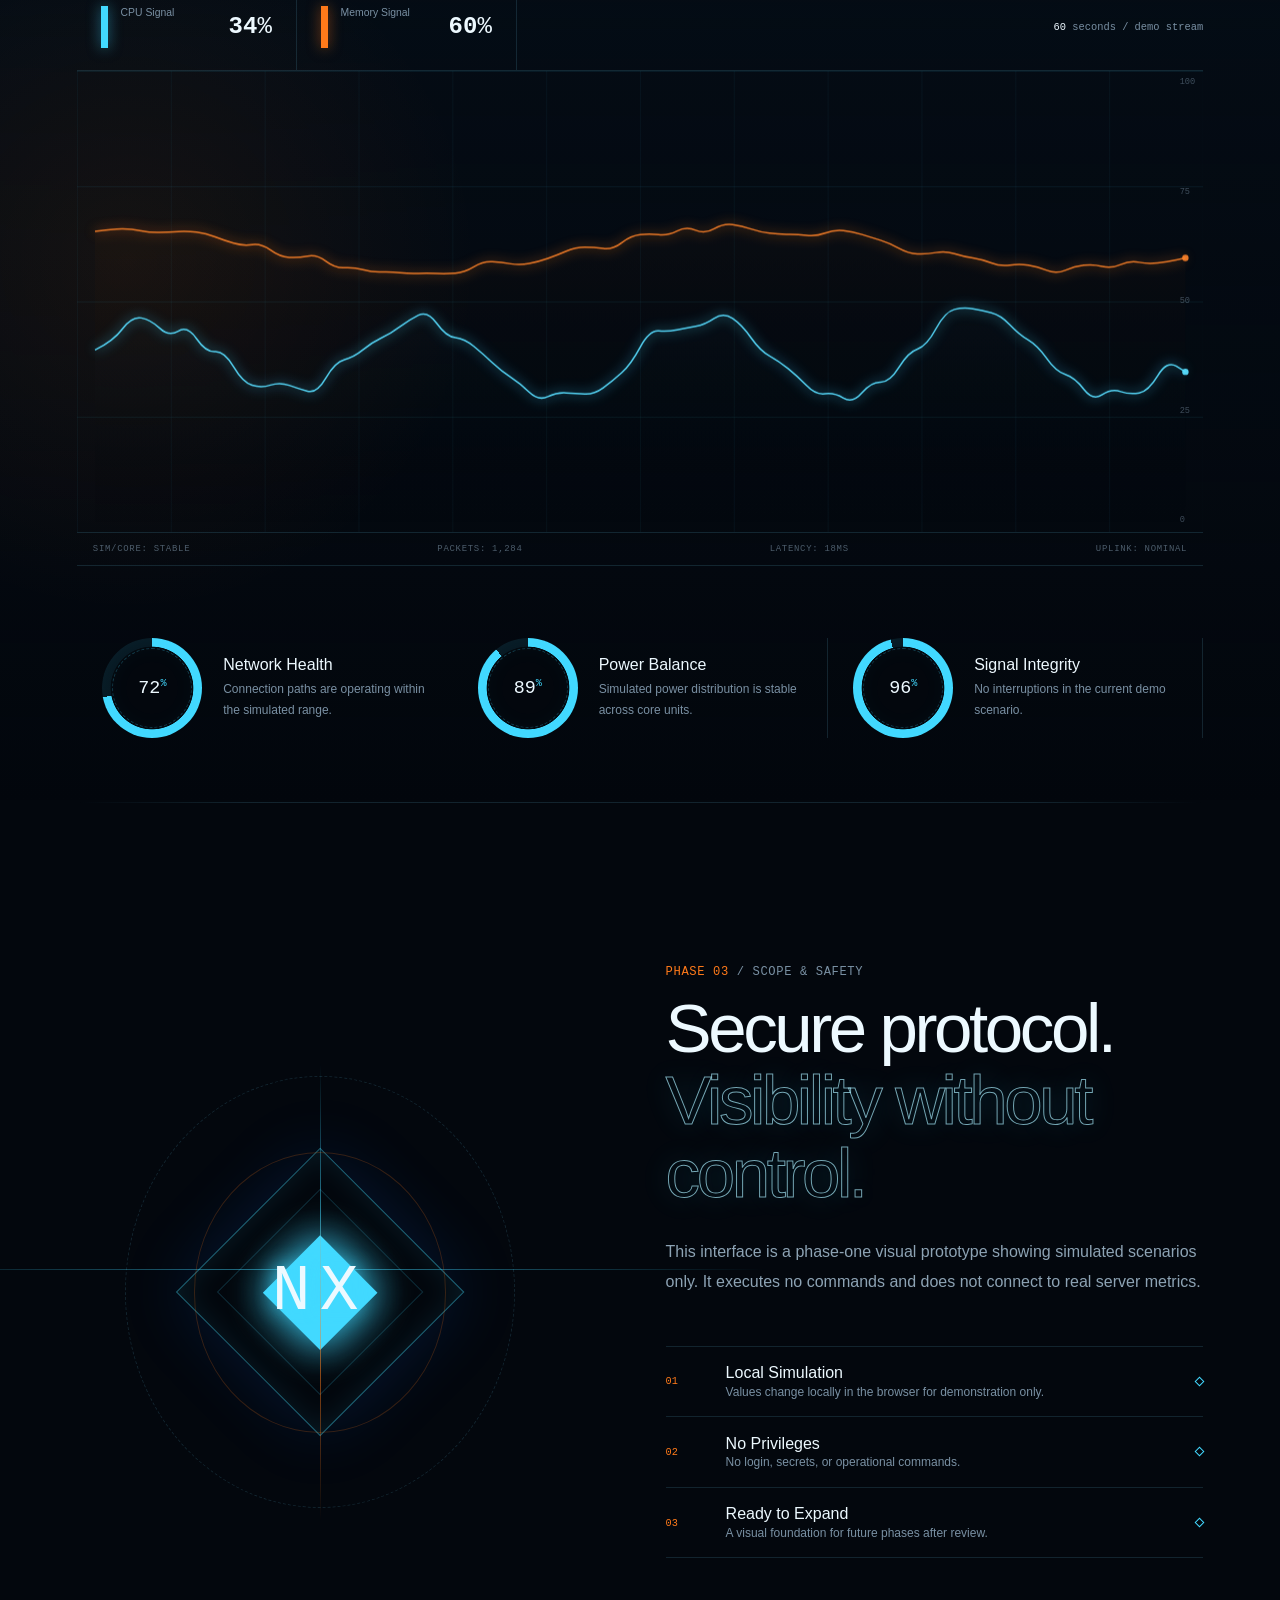
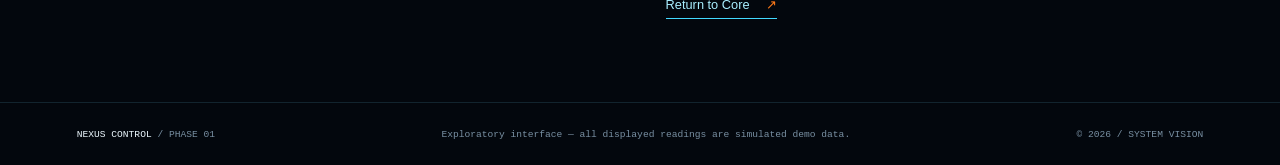
==== commit 70430ae0: "Translate NEXUS CONTROL interface to English (LTR)" ====
--- a/public/index.html
+++ b/public/index.html
@@ -1,43 +1,43 @@
 <!doctype html>
-<html lang="ar" dir="rtl">
+<html lang="en" dir="ltr">
   <head>
     <meta charset="UTF-8" />
     <meta name="viewport" content="width=device-width, initial-scale=1" />
     <meta
       name="description"
-      content="NEXUS CONTROL — تجربة بصرية مستقبلية لاستكشاف حالة الأنظمة ببيانات تجريبية."
+      content="NEXUS CONTROL — A futuristic dashboard featuring simulated system metrics."
     />
     <meta name="theme-color" content="#050a12" />
-    <title>NEXUS CONTROL — مركز القيادة</title>
+    <title>NEXUS CONTROL — Command Center</title>
     <link rel="stylesheet" href="styles.css" />
     <script src="app.js" defer></script>
   </head>
   <body>
-    <a class="skip-link" href="#main-content">انتقل إلى المحتوى</a>
+    <a class="skip-link" href="#main-content">Skip to content</a>
     <canvas id="ambient-canvas" class="ambient-canvas" aria-hidden="true"></canvas>
     <div class="noise" aria-hidden="true"></div>
     <div class="scanline" aria-hidden="true"></div>
 
-    <header class="site-header" aria-label="الترويسة الرئيسية">
-      <a class="brand" href="#command" aria-label="NEXUS CONTROL — الرئيسية">
+    <header class="site-header" aria-label="Main header">
+      <a class="brand" href="#command" aria-label="NEXUS CONTROL — Home">
         <span class="brand-mark" aria-hidden="true"><i></i><i></i><i></i></span>
         <span class="brand-copy">
           <strong>NEXUS CONTROL</strong>
-          <small>نواة القيادة المتكاملة</small>
+          <small>Integrated Command Core</small>
         </span>
       </a>
 
-      <nav class="main-nav" aria-label="التنقل الرئيسي">
-        <a class="is-active" href="#command">النواة</a>
-        <a href="#telemetry">النبضات</a>
-        <a href="#protocol">البروتوكول</a>
+      <nav class="main-nav" aria-label="Main navigation">
+        <a class="is-active" href="#command">Core</a>
+        <a href="#telemetry">Telemetry</a>
+        <a href="#protocol">Protocol</a>
       </nav>
 
       <div class="header-actions">
-        <span class="demo-chip"><i aria-hidden="true"></i> بيانات تجريبية</span>
+        <span class="demo-chip"><i aria-hidden="true"></i> Demo Data</span>
         <button id="motion-toggle" class="icon-button" type="button" aria-pressed="false">
           <span class="motion-icon" aria-hidden="true"></span>
-          <span class="button-label">إيقاف الحركة</span>
+          <span class="button-label">Pause Motion</span>
         </button>
       </div>
     </header>
@@ -45,15 +45,15 @@
     <main id="main-content">
       <section id="command" class="hero-section observable" aria-labelledby="hero-title">
         <div class="hero-intro">
-          <p class="eyebrow"><span>المرحلة 01</span> / قناة المحاكاة النشطة</p>
-          <h1 id="hero-title">السيطرة تبدأ من <em>النواة.</em></h1>
+          <p class="eyebrow"><span>PHASE 01</span> / SIMULATION CHANNEL ACTIVE</p>
+          <h1 id="hero-title">Control begins at the <em>Core.</em></h1>
           <p class="hero-copy">
-            مشهد موحّد يترجم إيقاع النظام إلى ضوء وحركة. حرّك المؤشر حول النواة،
-            أو المسها، لاستكشاف مجالها التفاعلي.
+            A unified view of system activity expressed through light and motion. Move your pointer around the core,
+            or touch it to explore its interactive field.
           </p>
         </div>
 
-        <div class="command-stage" aria-label="تصور تفاعلي لحالة الأنظمة التجريبية">
+        <div class="command-stage" aria-label="Interactive visualization of simulated system status">
           <div class="stage-grid" aria-hidden="true"></div>
           <p class="coordinate coordinate-a" aria-hidden="true">NX–01 / 24.7136° N</p>
           <p class="coordinate coordinate-b" aria-hidden="true">CORE.SIMULATION / ACTIVE</p>
@@ -61,7 +61,7 @@
           <div class="metric-node metric-cpu">
             <span class="metric-index">01</span>
             <div>
-              <small>المعالج</small>
+              <small>CPU</small>
               <strong><b data-value="38">38</b><sup>%</sup></strong>
             </div>
             <span class="metric-line" aria-hidden="true"></span>
@@ -70,7 +70,7 @@
           <div class="metric-node metric-memory">
             <span class="metric-index">02</span>
             <div>
-              <small>الذاكرة</small>
+              <small>Memory</small>
               <strong><b data-value="64">64</b><sup>%</sup></strong>
             </div>
             <span class="metric-line" aria-hidden="true"></span>
@@ -79,7 +79,7 @@
           <div class="metric-node metric-storage">
             <span class="metric-index">03</span>
             <div>
-              <small>التخزين</small>
+              <small>Storage</small>
               <strong><b data-value="41">41</b><sup>%</sup></strong>
             </div>
             <span class="metric-line" aria-hidden="true"></span>
@@ -88,8 +88,8 @@
           <div class="metric-node metric-status">
             <span class="metric-index">04</span>
             <div>
-              <small>حالة الخادم</small>
-              <strong class="online-value">مستقر</strong>
+              <small>Server Status</small>
+              <strong class="online-value">Stable</strong>
             </div>
             <span class="metric-line" aria-hidden="true"></span>
           </div>
@@ -103,32 +103,32 @@
             <div class="orbit orbit-inner" aria-hidden="true"><i></i></div>
             <canvas id="core-canvas" width="620" height="620" aria-hidden="true"></canvas>
             <div class="core-label">
-              <span>طاقة النواة</span>
+              <span>Core Energy</span>
               <strong>92.4</strong>
-              <small>محاكاة / متزامنة</small>
+              <small>SIMULATED / SYNCED</small>
             </div>
           </div>
 
           <div class="stage-status">
             <span class="status-dot" aria-hidden="true"></span>
-            <p><small>آخر مزامنة تجريبية</small><strong id="simulation-time">الآن</strong></p>
+            <p><small>Last simulated sync</small><strong id="simulation-time">Just now</strong></p>
           </div>
         </div>
 
         <a class="scroll-cue" href="#telemetry">
-          <span>تابع الإشارة</span><i aria-hidden="true"></i>
+          <span>Follow the signal</span><i aria-hidden="true"></i>
         </a>
       </section>
 
       <section id="telemetry" class="telemetry-section observable" aria-labelledby="telemetry-title">
         <div class="section-heading">
           <div>
-            <p class="eyebrow"><span>المرحلة 02</span> / القياس اللحظي</p>
-            <h2 id="telemetry-title">إيقاع النظام،<br /><em>مرئيًّا.</em></h2>
+            <p class="eyebrow"><span>PHASE 02</span> / LIVE TELEMETRY</p>
+            <h2 id="telemetry-title">System rhythms,<br /><em>visualized.</em></h2>
           </div>
           <p>
-            تدفق اصطناعي يحاكي نشاط المعالج والذاكرة خلال آخر ستين ثانية.
-            لا تُقرأ أي بيانات من الخادم في هذه النسخة.
+            A synthetic stream simulates CPU and memory activity over the last sixty seconds.
+            No real server data is accessed in this version.
           </p>
         </div>
 
@@ -136,18 +136,18 @@
           <div class="signal-meta">
             <div>
               <span class="signal-swatch cpu-swatch"></span>
-              <small>إشارة المعالج</small>
+              <small>CPU Signal</small>
               <strong><b id="cpu-live">38</b>%</strong>
             </div>
             <div>
               <span class="signal-swatch ram-swatch"></span>
-              <small>إشارة الذاكرة</small>
+              <small>Memory Signal</small>
               <strong><b id="ram-live">64</b>%</strong>
             </div>
-            <p><span>60</span> ثانية / بث تجريبي</p>
+            <p><span>60</span> seconds / demo stream</p>
           </div>
           <div class="chart-wrap">
-            <canvas id="signal-chart" aria-label="رسم بياني تجريبي لنشاط المعالج والذاكرة"></canvas>
+            <canvas id="signal-chart" aria-label="Demo chart of CPU and memory activity"></canvas>
             <div class="chart-axis" aria-hidden="true"><span>100</span><span>75</span><span>50</span><span>25</span><span>0</span></div>
           </div>
           <div class="console-ticker" aria-hidden="true">
@@ -155,21 +155,21 @@
           </div>
         </div>
 
-        <div class="system-radials" aria-label="مؤشرات إضافية تجريبية">
+        <div class="system-radials" aria-label="Additional simulated indicators">
           <article style="--value: 72; --delay: 0ms">
             <div class="radial"><span>72<sup>%</sup></span></div>
-            <h3>سلامة الشبكة</h3>
-            <p>مسارات الاتصال تعمل ضمن النطاق المحاكى.</p>
+            <h3>Network Health</h3>
+            <p>Connection paths are operating within the simulated range.</p>
           </article>
           <article style="--value: 89; --delay: 120ms">
             <div class="radial"><span>89<sup>%</sup></span></div>
-            <h3>اتزان الطاقة</h3>
-            <p>التوزيع الافتراضي مستقر عبر وحدات النواة.</p>
+            <h3>Power Balance</h3>
+            <p>Simulated power distribution is stable across core units.</p>
           </article>
           <article style="--value: 96; --delay: 240ms">
             <div class="radial"><span>96<sup>%</sup></span></div>
-            <h3>تكامل الإشارة</h3>
-            <p>لا توجد انقطاعات ضمن سيناريو العرض الحالي.</p>
+            <h3>Signal Integrity</h3>
+            <p>No interruptions in the current demo scenario.</p>
           </article>
         </div>
       </section>
@@ -182,39 +182,39 @@
         </div>
 
         <div class="protocol-content">
-          <p class="eyebrow"><span>المرحلة 03</span> / حدود المهمة</p>
-          <h2 id="protocol-title">بروتوكول آمن.<br /><em>رؤية بلا تحكّم.</em></h2>
+          <p class="eyebrow"><span>PHASE 03</span> / SCOPE & SAFETY</p>
+          <h2 id="protocol-title">Secure protocol.<br /><em>Visibility without control.</em></h2>
           <p class="protocol-lead">
-            هذه الواجهة نموذج بصري للمرحلة الأولى. إنها تعرض سيناريوهات مصطنعة فقط،
-            ولا تنفّذ أوامر ولا تتصل بمقاييس الخادم الفعلية.
+            This interface is a phase-one visual prototype showing simulated scenarios only.
+            It executes no commands and does not connect to real server metrics.
           </p>
 
           <ol class="protocol-list">
             <li>
               <span>01</span>
-              <div><h3>محاكاة محلية</h3><p>القيم تتغيّر داخل المتصفح لأغراض العرض فقط.</p></div>
+              <div><h3>Local Simulation</h3><p>Values change locally in the browser for demonstration only.</p></div>
               <i aria-hidden="true"></i>
             </li>
             <li>
               <span>02</span>
-              <div><h3>بدون صلاحيات</h3><p>لا تسجيل دخول، لا أسرار، ولا أوامر تشغيلية.</p></div>
+              <div><h3>No Privileges</h3><p>No login, secrets, or operational commands.</p></div>
               <i aria-hidden="true"></i>
             </li>
             <li>
               <span>03</span>
-              <div><h3>جاهز للتوسّع</h3><p>أساس مرئي واضح للمراحل القادمة بعد المراجعة.</p></div>
+              <div><h3>Ready to Expand</h3><p>A visual foundation for future phases after review.</p></div>
               <i aria-hidden="true"></i>
             </li>
           </ol>
 
-          <a class="return-link" href="#command"><span>العودة إلى النواة</span><i aria-hidden="true">↗</i></a>
+          <a class="return-link" href="#command"><span>Return to Core</span><i aria-hidden="true">↗</i></a>
         </div>
       </section>
     </main>
 
     <footer class="site-footer">
       <p><strong>NEXUS CONTROL</strong> / PHASE 01</p>
-      <p>واجهة استكشافية — جميع القراءات المعروضة بيانات تجريبية.</p>
+      <p>Exploratory interface — all displayed readings are simulated demo data.</p>
       <p dir="ltr">© 2026 / SYSTEM VISION</p>
     </footer>
   </body>
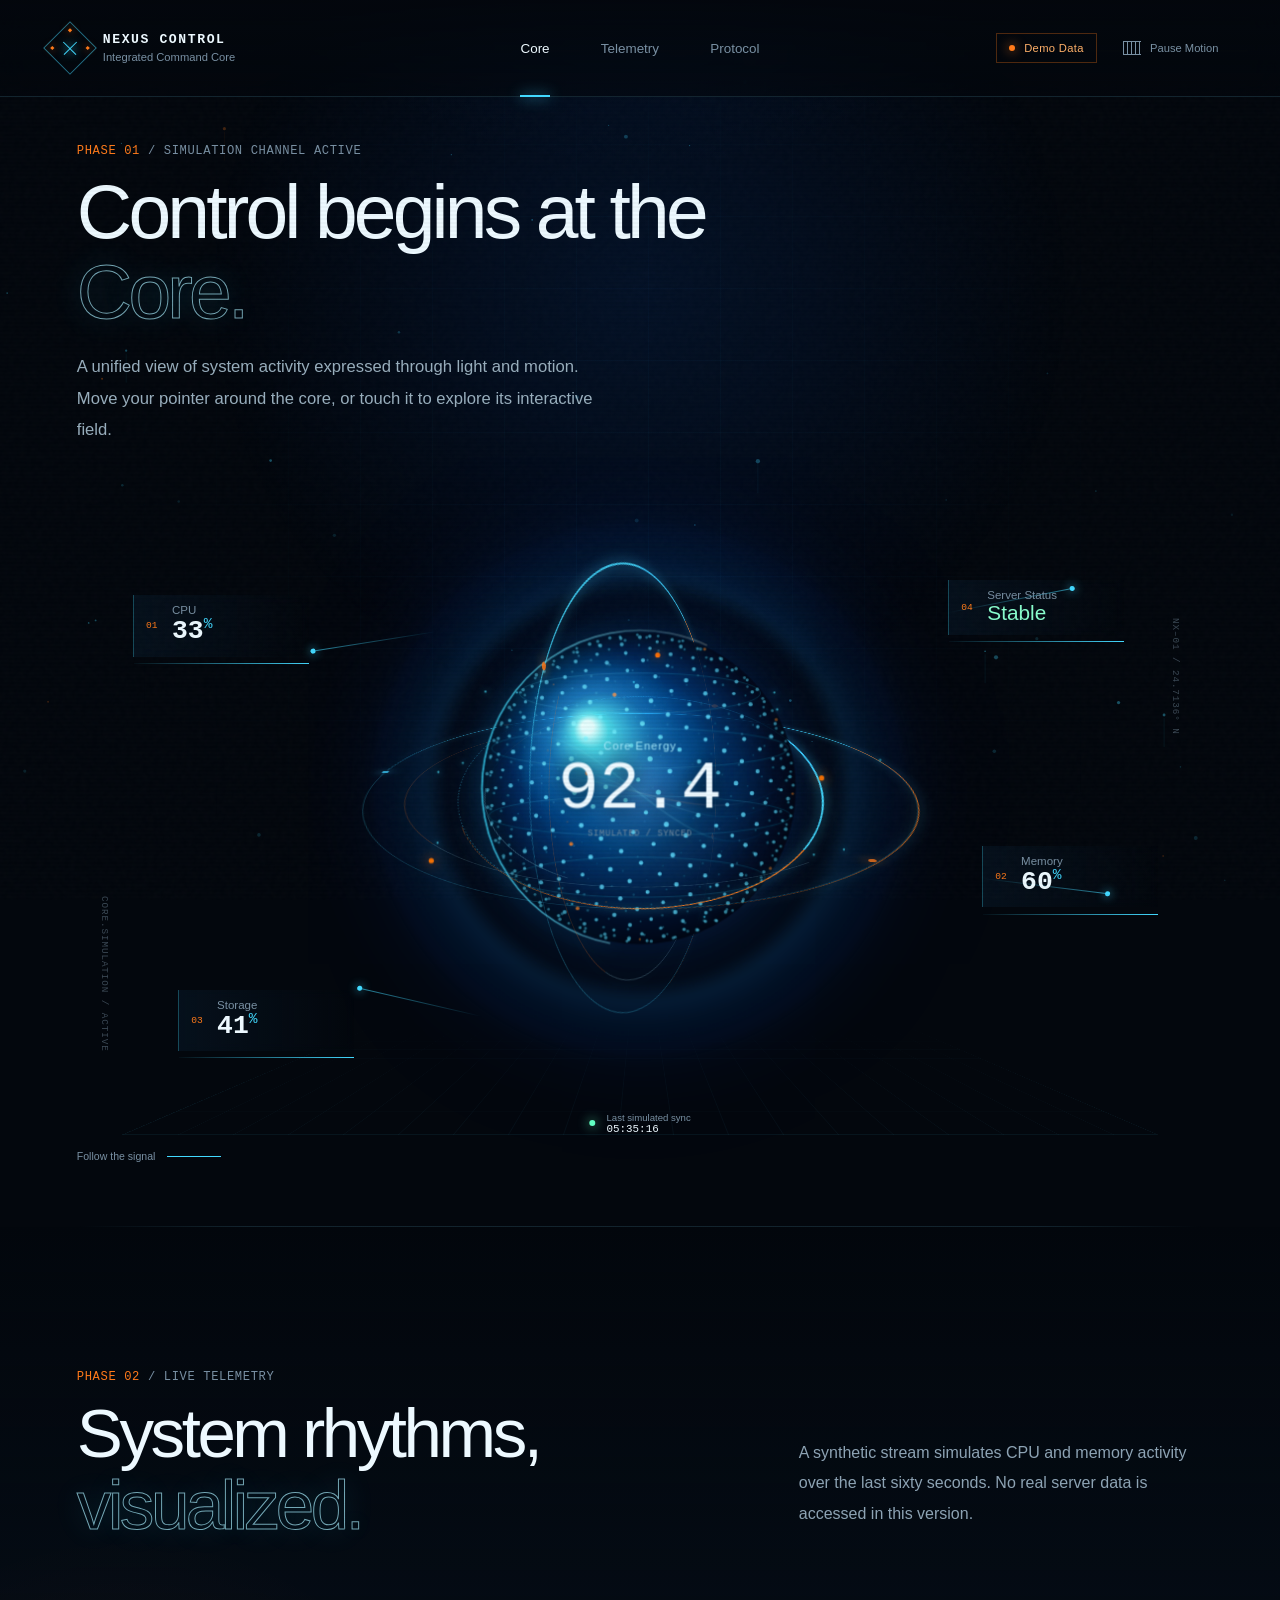
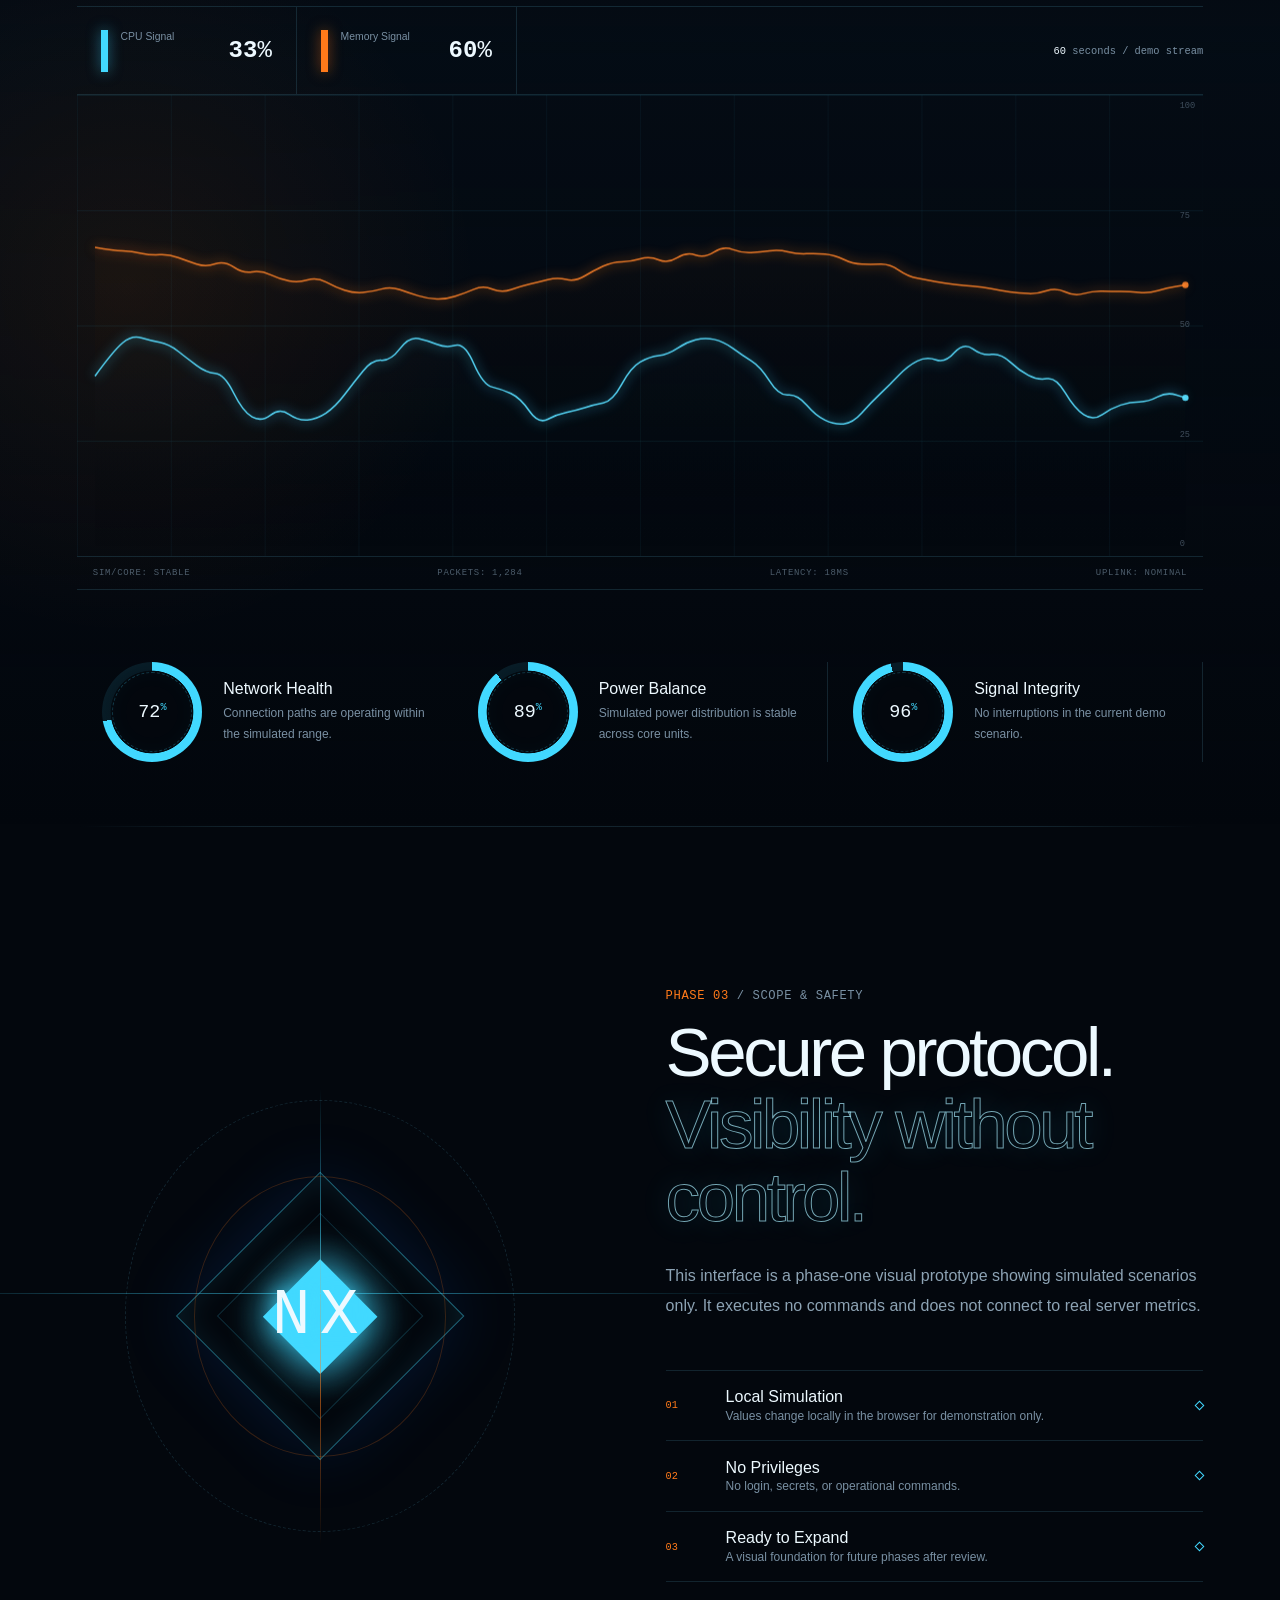
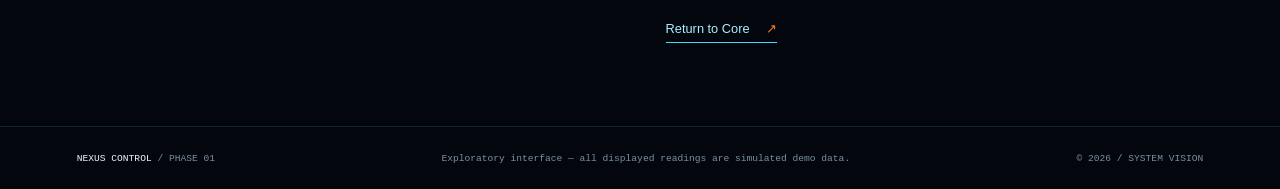
==== commit d1627e82: "fix: embed dashboard assets for production fallback" ====
--- a/public/index.html
+++ b/public/index.html
@@ -9,8 +9,1116 @@
     />
     <meta name="theme-color" content="#050a12" />
     <title>NEXUS CONTROL — Command Center</title>
-    <link rel="stylesheet" href="styles.css" />
-    <script src="app.js" defer></script>
+    <style>
+/* NEXUS_CSS_START */
+:root {
+  color-scheme: dark;
+  --bg: #03070d;
+  --bg-soft: #07111d;
+  --cyan: #42d9ff;
+  --cyan-bright: #a9efff;
+  --blue: #126bff;
+  --orange: #ff7a1a;
+  --orange-soft: #ffb069;
+  --text: #edf9ff;
+  --muted: #7990a3;
+  --line: rgba(103, 190, 222, 0.16);
+  --font-display: "Aptos", "Segoe UI", Arial, sans-serif;
+  --font-mono: "IBM Plex Mono", "SFMono-Regular", Consolas, monospace;
+  --header-height: 96px;
+  --mx: 0;
+  --my: 0;
+}
+
+* {
+  box-sizing: border-box;
+}
+
+html {
+  scroll-behavior: smooth;
+  scrollbar-color: var(--cyan) var(--bg);
+}
+
+body {
+  margin: 0;
+  min-width: 320px;
+  overflow-x: hidden;
+  background:
+    radial-gradient(circle at 50% -10%, rgba(18, 107, 255, 0.1), transparent 32rem),
+    var(--bg);
+  color: var(--text);
+  font-family: var(--font-display);
+  font-weight: 300;
+}
+
+body::before {
+  position: fixed;
+  inset: 0;
+  z-index: -3;
+  content: "";
+  background-image:
+    linear-gradient(rgba(50, 160, 200, 0.035) 1px, transparent 1px),
+    linear-gradient(90deg, rgba(50, 160, 200, 0.035) 1px, transparent 1px);
+  background-size: 72px 72px;
+  mask-image: radial-gradient(circle at center, black 12%, transparent 75%);
+}
+
+button,
+a {
+  font: inherit;
+}
+
+a {
+  color: inherit;
+  text-decoration: none;
+}
+
+.skip-link {
+  position: fixed;
+  z-index: 100;
+  inset-block-start: 1rem;
+  inset-inline-start: 1rem;
+  padding: 0.7rem 1rem;
+  transform: translateY(-150%);
+  background: var(--text);
+  color: var(--bg);
+  transition: transform 180ms ease;
+}
+
+.skip-link:focus {
+  transform: translateY(0);
+}
+
+.ambient-canvas,
+.noise,
+.scanline {
+  position: fixed;
+  inset: 0;
+  width: 100%;
+  height: 100%;
+  pointer-events: none;
+}
+
+.ambient-canvas {
+  z-index: -2;
+  opacity: 0.75;
+}
+
+.noise {
+  z-index: 20;
+  opacity: 0.025;
+  background-image: url("data:image/svg+xml,%3Csvg viewBox='0 0 180 180' xmlns='http://www.w3.org/2000/svg'%3E%3Cfilter id='n'%3E%3CfeTurbulence type='fractalNoise' baseFrequency='.9' numOctaves='3' stitchTiles='stitch'/%3E%3C/filter%3E%3Crect width='100%25' height='100%25' filter='url(%23n)' opacity='.8'/%3E%3C/svg%3E");
+}
+
+.scanline {
+  z-index: 19;
+  opacity: 0.07;
+  background: linear-gradient(transparent 50%, rgba(0, 0, 0, 0.4) 50%);
+  background-size: 100% 4px;
+}
+
+.site-header {
+  position: fixed;
+  z-index: 30;
+  inset-block-start: 0;
+  inset-inline: 0;
+  display: grid;
+  grid-template-columns: 1fr auto 1fr;
+  align-items: center;
+  min-height: var(--header-height);
+  padding-inline: clamp(1.25rem, 4vw, 5rem);
+  border-block-end: 1px solid var(--line);
+  background: linear-gradient(to bottom, rgba(3, 7, 13, 0.94), rgba(3, 7, 13, 0.58));
+  backdrop-filter: blur(16px);
+}
+
+.brand {
+  display: flex;
+  align-items: center;
+  justify-self: start;
+  gap: 0.85rem;
+}
+
+.brand-mark {
+  position: relative;
+  display: grid;
+  width: 38px;
+  height: 38px;
+  place-items: center;
+  border: 1px solid rgba(66, 217, 255, 0.5);
+  transform: rotate(45deg);
+}
+
+.brand-mark::after,
+.brand-mark::before {
+  position: absolute;
+  content: "";
+  background: var(--cyan);
+  box-shadow: 0 0 10px var(--cyan);
+}
+
+.brand-mark::before {
+  width: 18px;
+  height: 1px;
+}
+
+.brand-mark::after {
+  width: 1px;
+  height: 18px;
+}
+
+.brand-mark i {
+  position: absolute;
+  width: 3px;
+  height: 3px;
+  background: var(--orange);
+  box-shadow: 0 0 8px var(--orange);
+}
+
+.brand-mark i:nth-child(1) { inset: 4px 4px auto auto; }
+.brand-mark i:nth-child(2) { inset: auto auto 4px 4px; }
+.brand-mark i:nth-child(3) { inset: 4px auto auto 4px; }
+
+.brand-copy {
+  display: flex;
+  flex-direction: column;
+  line-height: 1.2;
+}
+
+.brand-copy strong {
+  font-family: var(--font-mono);
+  font-size: 0.82rem;
+  letter-spacing: 0.12em;
+}
+
+.brand-copy small {
+  margin-block-start: 0.2rem;
+  color: var(--muted);
+  font-size: 0.7rem;
+}
+
+.main-nav {
+  display: flex;
+  gap: clamp(1.5rem, 4vw, 3.5rem);
+  height: var(--header-height);
+}
+
+.main-nav a {
+  position: relative;
+  display: grid;
+  place-items: center;
+  color: var(--muted);
+  font-size: 0.84rem;
+  transition: color 200ms ease;
+}
+
+.main-nav a::after {
+  position: absolute;
+  inset-block-end: -1px;
+  width: 0;
+  height: 2px;
+  content: "";
+  background: var(--cyan);
+  box-shadow: 0 0 14px var(--cyan);
+  transition: width 240ms ease;
+}
+
+.main-nav a:hover,
+.main-nav a:focus-visible,
+.main-nav a.is-active {
+  color: var(--text);
+}
+
+.main-nav a.is-active::after {
+  width: 100%;
+}
+
+.header-actions {
+  display: flex;
+  align-items: center;
+  justify-self: end;
+  gap: 1rem;
+}
+
+.demo-chip {
+  display: flex;
+  align-items: center;
+  gap: 0.55rem;
+  padding: 0.5rem 0.75rem;
+  border: 1px solid rgba(255, 122, 26, 0.3);
+  color: var(--orange-soft);
+  font-size: 0.7rem;
+  letter-spacing: 0.03em;
+}
+
+.demo-chip i,
+.status-dot {
+  width: 6px;
+  height: 6px;
+  border-radius: 50%;
+  background: var(--orange);
+  box-shadow: 0 0 12px var(--orange);
+  animation: blink 1.6s ease-in-out infinite;
+}
+
+.icon-button {
+  display: flex;
+  align-items: center;
+  gap: 0.55rem;
+  min-height: 38px;
+  padding: 0.4rem 0.65rem;
+  border: 0;
+  background: transparent;
+  color: var(--muted);
+  cursor: pointer;
+}
+
+.icon-button:hover,
+.icon-button:focus-visible {
+  color: var(--cyan-bright);
+}
+
+.motion-icon {
+  display: inline-block;
+  width: 18px;
+  height: 14px;
+  border-block: 1px solid currentColor;
+  background: repeating-linear-gradient(90deg, currentColor 0 1px, transparent 1px 4px);
+}
+
+.button-label {
+  font-size: 0.7rem;
+}
+
+main {
+  overflow: hidden;
+}
+
+section {
+  position: relative;
+  min-height: 100svh;
+  padding: calc(var(--header-height) + 3rem) clamp(1.25rem, 6vw, 7.5rem) 4rem;
+  scroll-margin-top: var(--header-height);
+}
+
+.hero-section {
+  display: grid;
+  grid-template-rows: auto 1fr auto;
+}
+
+.hero-section::before {
+  position: absolute;
+  z-index: -1;
+  inset-block-start: 20%;
+  inset-inline-start: 50%;
+  width: min(80vw, 900px);
+  aspect-ratio: 1;
+  border-radius: 50%;
+  content: "";
+  transform: translate(-50%, -45%);
+  background: radial-gradient(circle, rgba(16, 105, 255, 0.11), transparent 68%);
+}
+
+.hero-intro {
+  z-index: 3;
+  max-width: 720px;
+}
+
+.eyebrow {
+  margin: 0 0 0.8rem;
+  color: var(--muted);
+  font-family: var(--font-mono);
+  font-size: clamp(0.64rem, 1vw, 0.76rem);
+  letter-spacing: 0.05em;
+  text-transform: uppercase;
+}
+
+.eyebrow span {
+  color: var(--orange);
+}
+
+h1,
+h2 {
+  margin: 0;
+  font-weight: 500;
+  line-height: 1.05;
+  letter-spacing: -0.05em;
+}
+
+h1 {
+  font-size: clamp(3rem, 6vw, 6.5rem);
+}
+
+h2 {
+  font-size: clamp(2.8rem, 5.4vw, 5.7rem);
+}
+
+h1 em,
+h2 em {
+  color: transparent;
+  font-style: normal;
+  -webkit-text-stroke: 1px rgba(169, 239, 255, 0.68);
+  text-shadow: 0 0 30px rgba(66, 217, 255, 0.16);
+}
+
+.hero-copy {
+  max-width: 520px;
+  margin: 1.2rem 0 0;
+  color: #9ab0bf;
+  font-size: clamp(0.95rem, 1.3vw, 1.1rem);
+  line-height: 1.9;
+}
+
+.command-stage {
+  position: relative;
+  align-self: center;
+  width: 100%;
+  min-height: clamp(580px, 64vw, 760px);
+  margin-block-start: -3.5rem;
+}
+
+.stage-grid {
+  position: absolute;
+  inset: 17% 4% 2%;
+  border: 1px solid rgba(66, 217, 255, 0.08);
+  background:
+    linear-gradient(rgba(66, 217, 255, 0.045) 1px, transparent 1px),
+    linear-gradient(90deg, rgba(66, 217, 255, 0.045) 1px, transparent 1px);
+  background-size: 55px 55px;
+  transform: perspective(500px) rotateX(66deg);
+  transform-origin: bottom;
+  mask-image: linear-gradient(to top, black, transparent 85%);
+}
+
+.coordinate {
+  position: absolute;
+  margin: 0;
+  color: rgba(121, 144, 163, 0.48);
+  font-family: var(--font-mono);
+  font-size: 0.58rem;
+  letter-spacing: 0.1em;
+  writing-mode: vertical-lr;
+}
+
+.coordinate-a { inset: 30% 2% auto auto; }
+.coordinate-b { inset: auto auto 13% 2%; }
+
+.core-interaction {
+  position: absolute;
+  z-index: 2;
+  inset-block-start: 50%;
+  inset-inline-start: 50%;
+  width: min(48vw, 620px);
+  min-width: 420px;
+  aspect-ratio: 1;
+  transform: translate(-50%, -47%) perspective(1100px) rotateX(calc(var(--my) * -3.5deg)) rotateY(calc(var(--mx) * 4.5deg));
+  transform-style: preserve-3d;
+  transition: transform 260ms cubic-bezier(0.2, 0.8, 0.2, 1);
+  touch-action: pan-y;
+  will-change: transform;
+}
+
+#core-canvas {
+  position: absolute;
+  z-index: 3;
+  inset: 0;
+  width: 100%;
+  height: 100%;
+  filter: saturate(1.16) contrast(1.04);
+}
+
+.core-glow {
+  position: absolute;
+  z-index: 0;
+  inset: 17%;
+  border-radius: 50%;
+  background:
+    radial-gradient(circle at 38% 34%, rgba(210, 250, 255, 0.22), transparent 18%),
+    radial-gradient(circle, rgba(75, 211, 255, 0.2), rgba(18, 107, 255, 0.09) 46%, transparent 72%);
+  box-shadow:
+    0 0 70px rgba(66, 217, 255, 0.18),
+    0 0 145px rgba(18, 107, 255, 0.22),
+    0 0 240px rgba(18, 107, 255, 0.08);
+  filter: blur(8px);
+  animation: core-breathe 5.2s cubic-bezier(0.37, 0, 0.63, 1) infinite;
+}
+
+.core-glow::before,
+.core-glow::after {
+  position: absolute;
+  border-radius: 50%;
+  content: "";
+  pointer-events: none;
+}
+
+.core-glow::before {
+  inset: -16%;
+  border: 1px solid rgba(83, 215, 255, 0.08);
+  box-shadow: inset 0 0 55px rgba(41, 157, 255, 0.08);
+}
+
+.core-glow::after {
+  inset: 8%;
+  background: radial-gradient(circle at 63% 68%, rgba(255, 122, 26, 0.1), transparent 28%);
+}
+
+.orbit {
+  position: absolute;
+  z-index: 2;
+  inset: 50%;
+  border: 1px solid rgba(66, 217, 255, 0.28);
+  border-radius: 50%;
+  transform-style: preserve-3d;
+  backface-visibility: hidden;
+  will-change: transform;
+}
+
+.orbit::before {
+  position: absolute;
+  inset: -2px;
+  border-block-start: 2px solid var(--cyan);
+  border-inline-end: 1px solid var(--orange);
+  border-radius: inherit;
+  content: "";
+  filter: drop-shadow(0 0 6px var(--cyan));
+}
+
+.orbit::after {
+  position: absolute;
+  inset: 7%;
+  border: 1px solid transparent;
+  border-block-end-color: rgba(169, 239, 255, 0.22);
+  border-inline-start-color: rgba(255, 122, 26, 0.24);
+  border-radius: inherit;
+  content: "";
+  filter: blur(0.15px) drop-shadow(0 0 5px rgba(66, 217, 255, 0.35));
+}
+
+.orbit i {
+  position: absolute;
+  width: 7px;
+  height: 7px;
+  border-radius: 50%;
+  background: var(--orange);
+  box-shadow: 0 0 14px var(--orange);
+}
+
+.orbit i:nth-child(1) { inset: 12% auto auto 15%; }
+.orbit i:nth-child(2) { inset: auto 9% 21% auto; }
+.orbit i:nth-child(3) { inset: 46% auto auto -4px; background: var(--cyan); box-shadow: 0 0 14px var(--cyan); }
+
+.orbit-outer {
+  width: 88%;
+  height: 88%;
+  margin: -44%;
+  transform: rotateX(70deg) rotateZ(7deg);
+  opacity: 0.78;
+  animation: orbit-outer 26s linear infinite;
+}
+
+.orbit-mid {
+  width: 72%;
+  height: 72%;
+  margin: -36%;
+  transform: rotateY(66deg) rotateZ(-20deg);
+  opacity: 0.88;
+  animation: orbit-mid 19s linear infinite reverse;
+}
+
+.orbit-inner {
+  width: 59%;
+  height: 59%;
+  margin: -29.5%;
+  border-style: dashed;
+  transform: rotateX(55deg) rotateZ(70deg);
+  animation: orbit-inner 14s linear infinite;
+}
+
+.core-label {
+  position: absolute;
+  z-index: 5;
+  inset-block-start: 50%;
+  inset-inline-start: 50%;
+  display: flex;
+  align-items: center;
+  flex-direction: column;
+  transform: translate(-50%, -50%) translateZ(70px);
+  text-align: center;
+  text-shadow: 0 0 18px #03111d;
+  pointer-events: none;
+}
+
+.core-label span,
+.core-label small {
+  color: var(--cyan-bright);
+  font-size: 0.66rem;
+  letter-spacing: 0.08em;
+}
+
+.core-label strong {
+  font-family: var(--font-mono);
+  font-size: clamp(2.4rem, 5vw, 4.2rem);
+  font-weight: 400;
+  line-height: 1.1;
+}
+
+.core-label small {
+  color: var(--muted);
+  font-family: var(--font-mono);
+  font-size: 0.5rem;
+}
+
+.metric-node {
+  position: absolute;
+  z-index: 6;
+  display: flex;
+  align-items: center;
+  gap: 0.9rem;
+  min-width: 176px;
+  padding: 0.55rem 0.75rem;
+  border-inline-start: 1px solid rgba(66, 217, 255, 0.32);
+  background: linear-gradient(90deg, rgba(7, 20, 33, 0.74), rgba(3, 7, 13, 0.05));
+  backdrop-filter: blur(5px);
+}
+
+.metric-node::before {
+  position: absolute;
+  inset-block-end: -0.45rem;
+  inset-inline: 0;
+  height: 1px;
+  content: "";
+  background: linear-gradient(to left, var(--cyan), rgba(66, 217, 255, 0.04));
+}
+
+.metric-index {
+  color: var(--orange);
+  font-family: var(--font-mono);
+  font-size: 0.6rem;
+}
+
+.metric-node div {
+  display: flex;
+  flex-direction: column;
+}
+
+.metric-node small {
+  color: var(--muted);
+  font-size: 0.72rem;
+}
+
+.metric-node strong {
+  font-family: var(--font-mono);
+  font-size: 1.65rem;
+  font-weight: 400;
+  line-height: 1.2;
+}
+
+.metric-node sup,
+.radial sup {
+  color: var(--cyan);
+  font-size: 0.55em;
+}
+
+.metric-line {
+  position: absolute;
+  z-index: -1;
+  width: clamp(76px, 10vw, 160px);
+  height: 1px;
+  background: linear-gradient(90deg, rgba(66, 217, 255, 0.6), transparent);
+  transform-origin: right;
+}
+
+.metric-line::before {
+  position: absolute;
+  inset: -2px auto auto 0;
+  width: 5px;
+  height: 5px;
+  border-radius: 50%;
+  content: "";
+  background: var(--cyan);
+  box-shadow: 0 0 10px var(--cyan);
+}
+
+.metric-cpu { inset: 27% auto auto 5%; }
+.metric-cpu .metric-line { inset: 58% auto auto 100%; transform: rotate(-9deg); }
+.metric-memory { inset: 60% 4% auto auto; }
+.metric-memory .metric-line { inset: 52% 100% auto auto; transform: rotate(7deg) scaleX(-1); }
+.metric-storage { inset: auto auto 13% 9%; }
+.metric-storage .metric-line { inset: 42% auto auto 100%; transform: rotate(13deg); }
+.metric-status { inset: 25% 7% auto auto; }
+.metric-status .metric-line { inset: 58% 100% auto auto; transform: rotate(-11deg) scaleX(-1); }
+
+.online-value {
+  color: #8affcf;
+  font-family: var(--font-display) !important;
+  font-size: 1.3rem !important;
+}
+
+.stage-status {
+  position: absolute;
+  z-index: 5;
+  inset-block-end: 2%;
+  inset-inline-start: 50%;
+  display: flex;
+  align-items: center;
+  gap: 0.7rem;
+  transform: translateX(-50%);
+}
+
+.stage-status .status-dot { background: #61ffc2; box-shadow: 0 0 12px #61ffc2; }
+.stage-status p { display: flex; flex-direction: column; margin: 0; }
+.stage-status small { color: var(--muted); font-size: 0.6rem; }
+.stage-status strong { font-family: var(--font-mono); font-size: 0.68rem; font-weight: 400; }
+
+.scroll-cue {
+  z-index: 5;
+  display: flex;
+  align-items: center;
+  justify-self: start;
+  gap: 0.75rem;
+  color: var(--muted);
+  font-size: 0.66rem;
+}
+
+.scroll-cue i {
+  position: relative;
+  width: 54px;
+  height: 1px;
+  overflow: hidden;
+  background: var(--line);
+}
+
+.scroll-cue i::after {
+  position: absolute;
+  inset: 0;
+  content: "";
+  background: var(--cyan);
+  animation: signal-run 2s ease-in-out infinite;
+}
+
+.telemetry-section {
+  background:
+    radial-gradient(circle at 10% 55%, rgba(255, 122, 26, 0.07), transparent 22rem),
+    linear-gradient(180deg, transparent, rgba(5, 14, 24, 0.7) 35%, transparent);
+}
+
+.telemetry-section::before,
+.protocol-section::before {
+  position: absolute;
+  inset-block-start: 0;
+  inset-inline: 6vw;
+  height: 1px;
+  content: "";
+  background: linear-gradient(90deg, transparent, var(--line) 15% 85%, transparent);
+}
+
+.section-heading {
+  display: grid;
+  grid-template-columns: 1.25fr 0.75fr;
+  align-items: end;
+  gap: 3rem;
+}
+
+.section-heading > p {
+  max-width: 520px;
+  margin: 0 0 0.8rem;
+  color: #8da3b4;
+  line-height: 1.9;
+}
+
+.signal-console {
+  position: relative;
+  margin-block-start: 4rem;
+  border-block: 1px solid var(--line);
+}
+
+.signal-meta {
+  display: flex;
+  align-items: stretch;
+  min-height: 88px;
+  border-block-end: 1px solid var(--line);
+}
+
+.signal-meta > div {
+  display: grid;
+  grid-template-columns: auto 1fr auto;
+  grid-template-rows: 1fr 1fr;
+  align-items: center;
+  min-width: 220px;
+  padding: 1rem 1.5rem;
+  border-inline-end: 1px solid var(--line);
+}
+
+.signal-swatch {
+  grid-row: 1 / 3;
+  width: 7px;
+  height: 42px;
+  margin-inline-end: 0.8rem;
+  background: var(--cyan);
+  box-shadow: 0 0 14px rgba(66, 217, 255, 0.5);
+}
+
+.ram-swatch { background: var(--orange); box-shadow: 0 0 14px rgba(255, 122, 26, 0.5); }
+.signal-meta small { color: var(--muted); font-size: 0.65rem; }
+.signal-meta strong { grid-row: 1 / 3; grid-column: 3; font-family: var(--font-mono); font-size: 1.5rem; font-weight: 400; }
+.signal-meta > p { align-self: center; margin-inline-start: auto; color: var(--muted); font-family: var(--font-mono); font-size: 0.65rem; }
+.signal-meta > p span { color: var(--text); }
+
+.chart-wrap {
+  position: relative;
+  height: clamp(280px, 36vw, 470px);
+  overflow: hidden;
+  background:
+    linear-gradient(rgba(66, 217, 255, 0.07) 1px, transparent 1px),
+    linear-gradient(90deg, rgba(66, 217, 255, 0.045) 1px, transparent 1px);
+  background-size: 100% 25%, 8.333% 100%;
+}
+
+#signal-chart {
+  width: 100%;
+  height: 100%;
+}
+
+.chart-axis {
+  position: absolute;
+  inset: 0.4rem 0.5rem 0.4rem auto;
+  display: flex;
+  justify-content: space-between;
+  flex-direction: column;
+  color: rgba(121, 144, 163, 0.5);
+  font-family: var(--font-mono);
+  font-size: 0.54rem;
+  pointer-events: none;
+}
+
+.console-ticker {
+  display: flex;
+  justify-content: space-between;
+  gap: 1rem;
+  padding: 0.7rem 1rem;
+  overflow: hidden;
+  border-block-start: 1px solid var(--line);
+  color: rgba(121, 144, 163, 0.62);
+  font-family: var(--font-mono);
+  font-size: 0.56rem;
+  letter-spacing: 0.08em;
+  white-space: nowrap;
+}
+
+.system-radials {
+  display: grid;
+  grid-template-columns: repeat(3, 1fr);
+  margin-block-start: 4.5rem;
+}
+
+.system-radials article {
+  position: relative;
+  display: grid;
+  grid-template-columns: auto 1fr;
+  align-items: center;
+  gap: 0.3rem 1.3rem;
+  padding: 0 clamp(1rem, 2vw, 2.2rem);
+  border-inline-end: 1px solid var(--line);
+}
+
+.system-radials article:first-child { border-inline-end: 0; }
+.system-radials h3 { align-self: end; margin: 0; font-size: 1rem; font-weight: 500; }
+.system-radials p { align-self: start; margin: 0; color: var(--muted); font-size: 0.75rem; line-height: 1.7; }
+
+.radial {
+  grid-row: 1 / 3;
+  display: grid;
+  width: 100px;
+  aspect-ratio: 1;
+  place-items: center;
+  border-radius: 50%;
+  background:
+    radial-gradient(circle at center, var(--bg) 58%, transparent 59%),
+    conic-gradient(var(--cyan) calc(var(--value) * 1%), rgba(66, 217, 255, 0.08) 0);
+  box-shadow: inset 0 0 30px rgba(66, 217, 255, 0.06);
+}
+
+.radial::before {
+  position: absolute;
+  width: 78px;
+  aspect-ratio: 1;
+  border: 1px dashed rgba(66, 217, 255, 0.25);
+  border-radius: 50%;
+  content: "";
+  animation: spin 18s linear infinite;
+}
+
+.radial span { font-family: var(--font-mono); font-size: 1.15rem; }
+
+.protocol-section {
+  display: grid;
+  grid-template-columns: minmax(300px, 0.95fr) minmax(420px, 1.05fr);
+  align-items: center;
+  gap: clamp(3rem, 8vw, 10rem);
+}
+
+.protocol-visual {
+  position: relative;
+  display: grid;
+  aspect-ratio: 0.9;
+  place-items: center;
+}
+
+.protocol-visual::before,
+.protocol-visual::after {
+  position: absolute;
+  border: 1px solid var(--line);
+  border-radius: 50%;
+  content: "";
+}
+
+.protocol-visual::before { inset: 10%; animation: spin 24s linear infinite; border-style: dashed; }
+.protocol-visual::after { inset: 24%; border-color: rgba(255, 122, 26, 0.2); }
+
+.protocol-core {
+  position: absolute;
+  width: 42%;
+  aspect-ratio: 1;
+  border: 1px solid rgba(66, 217, 255, 0.45);
+  transform: rotate(45deg);
+  background: radial-gradient(circle, rgba(66, 217, 255, 0.2), transparent 60%);
+  box-shadow: 0 0 70px rgba(18, 107, 255, 0.15), inset 0 0 30px rgba(66, 217, 255, 0.1);
+}
+
+.protocol-core::before,
+.protocol-core::after {
+  position: absolute;
+  inset: 14%;
+  border: 1px solid rgba(66, 217, 255, 0.18);
+  content: "";
+}
+
+.protocol-core::after { inset: 30%; background: var(--cyan); box-shadow: 0 0 40px var(--cyan); animation: core-breathe 3s ease-in-out infinite; }
+
+.protocol-beam {
+  position: absolute;
+  width: 1px;
+  height: 85%;
+  background: linear-gradient(transparent, var(--cyan), var(--orange), transparent);
+  opacity: 0.55;
+}
+
+.protocol-beam::before {
+  position: absolute;
+  inset: 45% -35vw auto;
+  height: 1px;
+  content: "";
+  background: linear-gradient(90deg, transparent, var(--cyan), transparent);
+}
+
+.protocol-visual > b {
+  z-index: 2;
+  font-family: var(--font-mono);
+  font-size: clamp(2rem, 5vw, 5rem);
+  font-weight: 400;
+  letter-spacing: 0.15em;
+  text-shadow: 0 0 20px var(--cyan);
+}
+
+.protocol-lead {
+  max-width: 610px;
+  margin: 1.7rem 0 0;
+  color: #8da3b4;
+  line-height: 1.9;
+}
+
+.protocol-list {
+  margin: 3rem 0 0;
+  padding: 0;
+  list-style: none;
+}
+
+.protocol-list li {
+  position: relative;
+  display: grid;
+  grid-template-columns: 44px 1fr auto;
+  align-items: center;
+  gap: 1rem;
+  padding: 1.1rem 0;
+  border-block-start: 1px solid var(--line);
+}
+
+.protocol-list li:last-child { border-block-end: 1px solid var(--line); }
+.protocol-list li > span { color: var(--orange); font-family: var(--font-mono); font-size: 0.64rem; }
+.protocol-list h3 { margin: 0; font-size: 1rem; font-weight: 500; }
+.protocol-list p { margin: 0.15rem 0 0; color: var(--muted); font-size: 0.75rem; }
+.protocol-list i { width: 7px; height: 7px; border: 1px solid var(--cyan); transform: rotate(45deg); }
+
+.return-link {
+  display: inline-flex;
+  align-items: center;
+  gap: 1rem;
+  margin-block-start: 2.4rem;
+  padding-block-end: 0.35rem;
+  border-block-end: 1px solid var(--cyan);
+  color: var(--cyan-bright);
+  font-size: 0.8rem;
+}
+
+.return-link i { color: var(--orange); font-family: var(--font-mono); font-style: normal; transition: transform 200ms ease; }
+.return-link:hover i { transform: translate(-3px, -3px); }
+
+.site-footer {
+  display: flex;
+  justify-content: space-between;
+  gap: 2rem;
+  padding: 1.6rem clamp(1.25rem, 6vw, 7.5rem);
+  border-block-start: 1px solid var(--line);
+  color: var(--muted);
+  font-family: var(--font-mono);
+  font-size: 0.6rem;
+}
+
+.site-footer p { margin: 0; }
+.site-footer strong { color: var(--text); font-weight: 500; }
+
+.observable .eyebrow,
+.observable h1,
+.observable h2,
+.observable .hero-copy,
+.observable .section-heading > p,
+.observable .signal-console,
+.observable .system-radials,
+.observable .protocol-lead,
+.observable .protocol-list,
+.observable .return-link {
+  opacity: 0;
+  transform: translateY(24px);
+  transition: opacity 700ms ease, transform 700ms cubic-bezier(0.22, 1, 0.36, 1);
+}
+
+.observable.is-visible .eyebrow,
+.observable.is-visible h1,
+.observable.is-visible h2,
+.observable.is-visible .hero-copy,
+.observable.is-visible .section-heading > p,
+.observable.is-visible .signal-console,
+.observable.is-visible .system-radials,
+.observable.is-visible .protocol-lead,
+.observable.is-visible .protocol-list,
+.observable.is-visible .return-link {
+  opacity: 1;
+  transform: translateY(0);
+}
+
+.observable.is-visible h1,
+.observable.is-visible h2 { transition-delay: 80ms; }
+.observable.is-visible .hero-copy,
+.observable.is-visible .section-heading > p,
+.observable.is-visible .protocol-lead { transition-delay: 160ms; }
+.observable.is-visible .signal-console,
+.observable.is-visible .protocol-list { transition-delay: 220ms; }
+.observable.is-visible .system-radials,
+.observable.is-visible .return-link { transition-delay: 300ms; }
+
+@keyframes blink { 50% { opacity: 0.35; transform: scale(0.75); } }
+@keyframes core-breathe { 50% { opacity: 0.76; transform: scale(1.055); } }
+@keyframes orbit-outer { to { transform: rotateX(70deg) rotateZ(367deg); } }
+@keyframes orbit-mid { to { transform: rotateY(66deg) rotateZ(340deg); } }
+@keyframes orbit-inner { to { transform: rotateX(55deg) rotateZ(430deg); } }
+@keyframes spin { to { transform: rotate(360deg); } }
+@keyframes signal-run { from { transform: translateX(110%); } to { transform: translateX(-110%); } }
+
+@media (max-width: 1000px) {
+  :root { --header-height: 82px; }
+  .brand-copy small,
+  .button-label { display: none; }
+  .site-header { grid-template-columns: 1fr auto; }
+  .main-nav { position: fixed; inset: auto 1rem 1rem; z-index: 40; height: 58px; justify-content: space-around; border: 1px solid var(--line); background: rgba(5, 11, 19, 0.88); backdrop-filter: blur(16px); }
+  .main-nav a { padding-inline: 1.5rem; }
+  .header-actions { display: none; }
+  .command-stage { margin-block-start: 0; }
+  .core-interaction { width: min(62vw, 580px); }
+  .metric-cpu { inset-inline-start: 1%; }
+  .metric-memory { inset-inline-end: 1%; }
+  .metric-status { inset-inline-end: 2%; }
+  .section-heading { grid-template-columns: 1fr; }
+  .signal-meta > p { display: none; }
+  .system-radials article { grid-template-columns: 1fr; justify-items: center; text-align: center; }
+  .system-radials .radial { grid-row: auto; }
+  .protocol-section { gap: 3rem; }
+}
+
+@media (max-width: 720px) {
+  section { min-height: auto; padding: calc(var(--header-height) + 2.5rem) 1.15rem 5rem; }
+  .site-header { padding-inline: 1.1rem; }
+  .demo-chip { display: flex; }
+  .header-actions { display: flex; }
+  .header-actions .icon-button { display: none; }
+  .brand-copy strong { font-size: 0.68rem; }
+  .brand-mark { width: 31px; height: 31px; }
+  h1 { font-size: clamp(2.85rem, 14vw, 4.5rem); }
+  h2 { font-size: clamp(2.6rem, 13vw, 4rem); }
+  .hero-copy { font-size: 0.88rem; line-height: 1.75; }
+  .command-stage { min-height: 610px; margin-block-start: 1rem; }
+  .core-interaction { inset-block-start: 43%; width: 118vw; min-width: 0; max-width: 560px; }
+  .metric-node { min-width: 125px; gap: 0.5rem; padding: 0.4rem; background: rgba(3, 7, 13, 0.48); backdrop-filter: blur(5px); }
+  .metric-node strong { font-size: 1.25rem; }
+  .metric-node small { font-size: 0.62rem; }
+  .metric-line { display: none; }
+  .metric-cpu { inset: 11% auto auto 1%; }
+  .metric-status { inset: 11% 1% auto auto; }
+  .metric-memory { inset: auto 1% 10% auto; }
+  .metric-storage { inset: auto auto 10% 1%; }
+  .stage-status { inset-block-end: 0; }
+  .coordinate { display: none; }
+  .scroll-cue { display: none; }
+  .telemetry-section { padding-block-start: 7rem; }
+  .signal-console { margin-block-start: 2.5rem; }
+  .signal-meta > div { min-width: 0; width: 50%; padding: 0.8rem; grid-template-columns: auto 1fr; }
+  .signal-meta strong { grid-row: 2; grid-column: 2; font-size: 1.15rem; }
+  .signal-swatch { height: 36px; }
+  .chart-wrap { height: 280px; }
+  .console-ticker { gap: 2rem; justify-content: start; }
+  .system-radials { grid-template-columns: 1fr; gap: 2rem; }
+  .system-radials article { grid-template-columns: 90px 1fr; justify-items: start; text-align: start; padding: 0 0 2rem; border-inline-end: 0; border-block-end: 1px solid var(--line); }
+  .system-radials .radial { grid-row: 1 / 3; width: 82px; }
+  .radial::before { width: 64px; }
+  .protocol-section { grid-template-columns: 1fr; padding-block-start: 5rem; }
+  .protocol-visual { aspect-ratio: 1.5; order: 2; margin-block-start: -1rem; }
+  .protocol-visual::before { inset: -20% 15%; }
+  .protocol-visual::after { inset: 0 30%; }
+  .site-footer { flex-direction: column; padding-block-end: 6rem; gap: 0.7rem; }
+}
+
+@media (max-width: 430px) {
+  .demo-chip { padding: 0.35rem 0.5rem; font-size: 0.58rem; }
+  .brand-copy small { display: none; }
+  .main-nav { inset-inline: 0.65rem; }
+  .main-nav a { padding-inline: 1rem; font-size: 0.75rem; }
+  .core-interaction { width: 134vw; }
+  .metric-node { min-width: 112px; }
+}
+
+@media (prefers-reduced-motion: reduce) {
+  html { scroll-behavior: auto; }
+  *,
+  *::before,
+  *::after {
+    scroll-behavior: auto !important;
+    animation-duration: 0.001ms !important;
+    animation-iteration-count: 1 !important;
+    transition-duration: 0.001ms !important;
+  }
+}
+
+body.motion-paused *,
+body.motion-paused *::before,
+body.motion-paused *::after {
+  animation-play-state: paused !important;
+}
+
+:focus-visible {
+  outline: 2px solid var(--orange);
+  outline-offset: 4px;
+}
+/* NEXUS_CSS_END */
+    </style>
   </head>
   <body>
     <a class="skip-link" href="#main-content">Skip to content</a>
@@ -217,5 +1325,474 @@
       <p>Exploratory interface — all displayed readings are simulated demo data.</p>
       <p dir="ltr">© 2026 / SYSTEM VISION</p>
     </footer>
+    <script>
+// NEXUS_JS_START
+(() => {
+  "use strict";
+
+  const root = document.documentElement;
+  const body = document.body;
+  const reduceMotionQuery = window.matchMedia("(prefers-reduced-motion: reduce)");
+  const motionToggle = document.querySelector("#motion-toggle");
+  const motionLabel = motionToggle?.querySelector(".button-label");
+  let userPaused = reduceMotionQuery.matches;
+  let pageVisible = !document.hidden;
+
+  const state = {
+    pointerX: 0,
+    pointerY: 0,
+    targetX: 0,
+    targetY: 0,
+    frame: 0,
+  };
+
+  function motionIsActive() {
+    return !userPaused && pageVisible;
+  }
+
+  function updateMotionUi() {
+    body.classList.toggle("motion-paused", userPaused);
+    motionToggle?.setAttribute("aria-pressed", String(userPaused));
+    if (motionLabel) motionLabel.textContent = userPaused ? "Resume Motion" : "Pause Motion";
+  }
+
+  motionToggle?.addEventListener("click", () => {
+    userPaused = !userPaused;
+    updateMotionUi();
+    if (!userPaused) requestAnimationFrame(renderFrame);
+  });
+
+  reduceMotionQuery.addEventListener("change", (event) => {
+    userPaused = event.matches;
+    updateMotionUi();
+    if (!userPaused) requestAnimationFrame(renderFrame);
+  });
+
+  document.addEventListener("visibilitychange", () => {
+    pageVisible = !document.hidden;
+    if (pageVisible && !userPaused) requestAnimationFrame(renderFrame);
+  });
+
+  function setPointer(clientX, clientY) {
+    state.targetX = Math.max(-1, Math.min(1, (clientX / window.innerWidth - 0.5) * 2));
+    state.targetY = Math.max(-1, Math.min(1, (clientY / window.innerHeight - 0.5) * 2));
+  }
+
+  window.addEventListener("pointermove", (event) => setPointer(event.clientX, event.clientY), { passive: true });
+  window.addEventListener("pointerleave", () => {
+    state.targetX = 0;
+    state.targetY = 0;
+  });
+
+  const coreInteraction = document.querySelector("#core-interaction");
+  coreInteraction?.addEventListener("touchmove", (event) => {
+    const touch = event.touches[0];
+    if (touch) setPointer(touch.clientX, touch.clientY);
+  }, { passive: true });
+
+  // Lightweight background: locally generated particles and data trails.
+  const ambientCanvas = document.querySelector("#ambient-canvas");
+  const ambientContext = ambientCanvas?.getContext("2d");
+  let ambientWidth = 0;
+  let ambientHeight = 0;
+  let ambientDpr = 1;
+  let particles = [];
+
+  function makeParticle(index) {
+    const lane = index % 7;
+    return {
+      x: Math.random(),
+      y: Math.random(),
+      speed: 0.00008 + Math.random() * 0.00022,
+      size: 0.6 + Math.random() * 1.6,
+      alpha: 0.12 + Math.random() * 0.4,
+      warm: index % 13 === 0,
+      lane,
+      phase: Math.random() * Math.PI * 2,
+    };
+  }
+
+  function resizeAmbient() {
+    if (!ambientCanvas || !ambientContext) return;
+    ambientDpr = Math.min(window.devicePixelRatio || 1, 1.5);
+    ambientWidth = window.innerWidth;
+    ambientHeight = window.innerHeight;
+    ambientCanvas.width = Math.floor(ambientWidth * ambientDpr);
+    ambientCanvas.height = Math.floor(ambientHeight * ambientDpr);
+    ambientContext.setTransform(ambientDpr, 0, 0, ambientDpr, 0, 0);
+    const count = Math.min(86, Math.max(34, Math.floor((ambientWidth * ambientHeight) / 22000)));
+    particles = Array.from({ length: count }, (_, index) => makeParticle(index));
+  }
+
+  function drawAmbient(time) {
+    if (!ambientContext) return;
+    ambientContext.clearRect(0, 0, ambientWidth, ambientHeight);
+
+    particles.forEach((particle) => {
+      if (motionIsActive()) {
+        particle.y -= particle.speed * 16;
+        particle.x += Math.sin(time * 0.0002 + particle.phase) * 0.000035;
+        if (particle.y < -0.02) {
+          particle.y = 1.02;
+          particle.x = Math.random();
+        }
+      }
+
+      const x = particle.x * ambientWidth + state.pointerX * (particle.lane - 3) * 2.2;
+      const y = particle.y * ambientHeight;
+      const color = particle.warm ? "255, 122, 26" : "66, 217, 255";
+      ambientContext.beginPath();
+      ambientContext.arc(x, y, particle.size, 0, Math.PI * 2);
+      ambientContext.fillStyle = `rgba(${color}, ${particle.alpha})`;
+      ambientContext.fill();
+
+      if (particle.lane === 0) {
+        ambientContext.beginPath();
+        ambientContext.moveTo(x, y + 3);
+        ambientContext.lineTo(x, y + 32);
+        ambientContext.strokeStyle = `rgba(${color}, ${particle.alpha * 0.2})`;
+        ambientContext.stroke();
+      }
+    });
+  }
+
+  // 3D point sphere without external libraries.
+  const coreCanvas = document.querySelector("#core-canvas");
+  const coreContext = coreCanvas?.getContext("2d");
+  const spherePoints = [];
+  const pointCount = 520;
+  let coreRotation = 0;
+  let previousCoreTime = 0;
+
+  for (let index = 0; index < pointCount; index += 1) {
+    const y = 1 - (index / (pointCount - 1)) * 2;
+    const radiusAtY = Math.sqrt(1 - y * y);
+    const theta = Math.PI * (3 - Math.sqrt(5)) * index;
+    spherePoints.push({
+      x: Math.cos(theta) * radiusAtY,
+      y,
+      z: Math.sin(theta) * radiusAtY,
+      hot: index % 41 === 0,
+      size: 0.65 + (index % 5) * 0.12,
+    });
+  }
+
+  function rotatePoint(point, angleY, angleX) {
+    const cosY = Math.cos(angleY);
+    const sinY = Math.sin(angleY);
+    const x1 = point.x * cosY - point.z * sinY;
+    const z1 = point.x * sinY + point.z * cosY;
+    const cosX = Math.cos(angleX);
+    const sinX = Math.sin(angleX);
+    return {
+      x: x1,
+      y: point.y * cosX - z1 * sinX,
+      z: point.y * sinX + z1 * cosX,
+    };
+  }
+
+  function drawCore(time) {
+    if (!coreCanvas || !coreContext) return;
+    const width = coreCanvas.width;
+    const height = coreCanvas.height;
+    const centerX = width / 2;
+    const centerY = height / 2;
+    const radius = width * 0.25;
+    const elapsed = previousCoreTime ? Math.min(time - previousCoreTime, 34) : 16.67;
+    previousCoreTime = time;
+    if (motionIsActive()) coreRotation += elapsed * 0.00012;
+    const rotation = coreRotation;
+    const pulse = 1 + Math.sin(rotation * 7.5) * 0.018;
+    const tiltX = state.pointerY * 0.18 - 0.18;
+    const tiltY = rotation + state.pointerX * 0.25;
+
+    coreContext.clearRect(0, 0, width, height);
+
+    const halo = coreContext.createRadialGradient(centerX, centerY, radius * 0.08, centerX, centerY, radius * 1.82);
+    halo.addColorStop(0, "rgba(214, 251, 255, 0.26)");
+    halo.addColorStop(0.2, "rgba(67, 211, 255, 0.17)");
+    halo.addColorStop(0.46, "rgba(18, 107, 255, 0.09)");
+    halo.addColorStop(0.72, "rgba(8, 69, 160, 0.025)");
+    halo.addColorStop(1, "rgba(18, 107, 255, 0)");
+    coreContext.fillStyle = halo;
+    coreContext.fillRect(0, 0, width, height);
+
+    const sphere = coreContext.createRadialGradient(
+      centerX - radius * 0.34,
+      centerY - radius * 0.4,
+      radius * 0.04,
+      centerX,
+      centerY,
+      radius * 1.08,
+    );
+    sphere.addColorStop(0, "rgba(226, 253, 255, 0.97)");
+    sphere.addColorStop(0.07, "rgba(91, 228, 255, 0.78)");
+    sphere.addColorStop(0.28, "rgba(26, 126, 231, 0.46)");
+    sphere.addColorStop(0.58, "rgba(6, 52, 103, 0.72)");
+    sphere.addColorStop(0.84, "rgba(2, 20, 41, 0.94)");
+    sphere.addColorStop(1, "rgba(0, 7, 15, 0.99)");
+    coreContext.beginPath();
+    coreContext.arc(centerX, centerY, radius * pulse, 0, Math.PI * 2);
+    coreContext.fillStyle = sphere;
+    coreContext.fill();
+
+    coreContext.save();
+    coreContext.beginPath();
+    coreContext.arc(centerX, centerY, radius * pulse, 0, Math.PI * 2);
+    coreContext.clip();
+    const ordered = spherePoints
+      .map((point) => ({ point, rotated: rotatePoint(point, tiltY, tiltX) }))
+      .sort((a, b) => a.rotated.z - b.rotated.z);
+
+    ordered.forEach(({ point, rotated }) => {
+      const depth = (rotated.z + 1) / 2;
+      const x = centerX + rotated.x * radius;
+      const y = centerY + rotated.y * radius;
+      const alpha = 0.08 + depth * 0.76;
+      const size = point.size * 0.9 + depth * 1.55;
+      coreContext.beginPath();
+      coreContext.arc(x, y, size, 0, Math.PI * 2);
+      coreContext.fillStyle = point.hot
+        ? `rgba(255, 142, 56, ${alpha})`
+        : `rgba(119, 228, 255, ${alpha})`;
+      coreContext.fill();
+    });
+
+    coreContext.strokeStyle = "rgba(111, 225, 255, 0.16)";
+    coreContext.lineWidth = 1;
+    [-0.62, -0.26, 0.18, 0.58].forEach((latitude) => {
+      coreContext.beginPath();
+      coreContext.ellipse(centerX, centerY + latitude * radius, radius * Math.sqrt(1 - latitude ** 2), radius * 0.13, 0, 0, Math.PI * 2);
+      coreContext.stroke();
+    });
+
+    coreContext.globalCompositeOperation = "screen";
+    for (let band = 0; band < 3; band += 1) {
+      const phase = rotation * (1.15 + band * 0.18) + band * 2.15;
+      const offset = Math.sin(phase) * radius * 0.34;
+      const energyGradient = coreContext.createLinearGradient(centerX - radius, centerY, centerX + radius, centerY);
+      energyGradient.addColorStop(0, "rgba(24, 108, 255, 0)");
+      energyGradient.addColorStop(0.42, `rgba(87, 226, 255, ${0.11 + band * 0.025})`);
+      energyGradient.addColorStop(0.64, band === 1 ? "rgba(255, 135, 48, 0.13)" : "rgba(137, 239, 255, 0.1)");
+      energyGradient.addColorStop(1, "rgba(24, 108, 255, 0)");
+      coreContext.beginPath();
+      coreContext.moveTo(centerX - radius, centerY + offset * 0.35);
+      coreContext.bezierCurveTo(
+        centerX - radius * 0.45,
+        centerY - radius * 0.65 + offset,
+        centerX + radius * 0.38,
+        centerY + radius * 0.7 - offset,
+        centerX + radius,
+        centerY - offset * 0.25,
+      );
+      coreContext.strokeStyle = energyGradient;
+      coreContext.lineWidth = 1.1 + band * 0.35;
+      coreContext.shadowBlur = 9;
+      coreContext.shadowColor = band === 1 ? "#ff7a1a" : "#42d9ff";
+      coreContext.stroke();
+    }
+
+    const specular = coreContext.createRadialGradient(
+      centerX - radius * 0.38,
+      centerY - radius * 0.42,
+      0,
+      centerX - radius * 0.32,
+      centerY - radius * 0.36,
+      radius * 0.58,
+    );
+    specular.addColorStop(0, "rgba(235, 254, 255, 0.34)");
+    specular.addColorStop(0.22, "rgba(97, 226, 255, 0.12)");
+    specular.addColorStop(1, "rgba(70, 205, 255, 0)");
+    coreContext.fillStyle = specular;
+    coreContext.fillRect(centerX - radius, centerY - radius, radius * 2, radius * 2);
+    coreContext.globalCompositeOperation = "source-over";
+    coreContext.shadowBlur = 0;
+    coreContext.restore();
+
+    coreContext.beginPath();
+    coreContext.arc(centerX, centerY, radius * pulse + 2, Math.PI * 0.56, Math.PI * 1.64);
+    const rim = coreContext.createLinearGradient(centerX - radius, centerY, centerX + radius, centerY);
+    rim.addColorStop(0, "rgba(78, 214, 255, 0.82)");
+    rim.addColorStop(0.55, "rgba(169, 239, 255, 0.24)");
+    rim.addColorStop(1, "rgba(255, 132, 43, 0.36)");
+    coreContext.strokeStyle = rim;
+    coreContext.lineWidth = 1.65;
+    coreContext.shadowBlur = 19;
+    coreContext.shadowColor = "#42d9ff";
+    coreContext.stroke();
+    coreContext.shadowBlur = 0;
+
+    for (let index = 0; index < 18; index += 1) {
+      const angle = (index / 18) * Math.PI * 2 + rotation * (index % 2 ? 1 : -0.7);
+      const distance = radius * (1.19 + ((index * 17) % 10) / 22);
+      const x = centerX + Math.cos(angle) * distance;
+      const y = centerY + Math.sin(angle) * distance * 0.56;
+      const particleSize = index % 7 === 0 ? 2.6 : 1.1;
+      coreContext.beginPath();
+      coreContext.arc(x, y, particleSize, 0, Math.PI * 2);
+      coreContext.fillStyle = index % 7 === 0 ? "rgba(255, 122, 26, 0.95)" : "rgba(92, 224, 255, 0.7)";
+      coreContext.shadowBlur = index % 7 === 0 ? 13 : 6;
+      coreContext.shadowColor = index % 7 === 0 ? "#ff7a1a" : "#42d9ff";
+      coreContext.fill();
+    }
+    coreContext.shadowBlur = 0;
+  }
+
+  // Simulated telemetry chart.
+  const chartCanvas = document.querySelector("#signal-chart");
+  const chartContext = chartCanvas?.getContext("2d");
+  const cpuValue = document.querySelector("#cpu-live");
+  const ramValue = document.querySelector("#ram-live");
+  const cpuMetric = document.querySelector('[data-value="38"]');
+  const ramMetric = document.querySelector('[data-value="64"]');
+  const data = {
+    cpu: Array.from({ length: 60 }, (_, index) => 34 + Math.sin(index * 0.42) * 9 + Math.random() * 7),
+    ram: Array.from({ length: 60 }, (_, index) => 61 + Math.sin(index * 0.18 + 1.3) * 5 + Math.random() * 3),
+  };
+  let chartWidth = 0;
+  let chartHeight = 0;
+  let chartDpr = 1;
+
+  function resizeChart() {
+    if (!chartCanvas || !chartContext) return;
+    const rect = chartCanvas.getBoundingClientRect();
+    chartDpr = Math.min(window.devicePixelRatio || 1, 1.5);
+    chartWidth = rect.width;
+    chartHeight = rect.height;
+    chartCanvas.width = Math.floor(chartWidth * chartDpr);
+    chartCanvas.height = Math.floor(chartHeight * chartDpr);
+    chartContext.setTransform(chartDpr, 0, 0, chartDpr, 0, 0);
+    drawChart();
+  }
+
+  function linePath(values) {
+    const padding = 18;
+    const usableWidth = chartWidth - padding * 2;
+    const usableHeight = chartHeight - padding * 2;
+    const points = values.map((value, index) => ({
+      x: padding + (index / (values.length - 1)) * usableWidth,
+      y: padding + (1 - value / 100) * usableHeight,
+    }));
+    const path = new Path2D();
+    path.moveTo(points[0].x, points[0].y);
+    for (let index = 1; index < points.length - 1; index += 1) {
+      const current = points[index];
+      const next = points[index + 1];
+      path.quadraticCurveTo(current.x, current.y, (current.x + next.x) / 2, (current.y + next.y) / 2);
+    }
+    path.lineTo(points.at(-1).x, points.at(-1).y);
+    return { path, points, padding, usableHeight };
+  }
+
+  function drawSeries(values, color, glow, fill) {
+    if (!chartContext) return;
+    const { path, points } = linePath(values);
+    chartContext.save();
+    chartContext.strokeStyle = color;
+    chartContext.lineWidth = 1.5;
+    chartContext.shadowBlur = 12;
+    chartContext.shadowColor = glow;
+    chartContext.stroke(path);
+    chartContext.shadowBlur = 0;
+
+    const area = new Path2D(path);
+    area.lineTo(points.at(-1).x, chartHeight);
+    area.lineTo(points[0].x, chartHeight);
+    area.closePath();
+    const gradient = chartContext.createLinearGradient(0, 0, 0, chartHeight);
+    gradient.addColorStop(0, fill);
+    gradient.addColorStop(1, "rgba(0, 0, 0, 0)");
+    chartContext.fillStyle = gradient;
+    chartContext.fill(area);
+
+    const last = points.at(-1);
+    chartContext.beginPath();
+    chartContext.arc(last.x, last.y, 3.2, 0, Math.PI * 2);
+    chartContext.fillStyle = color;
+    chartContext.fill();
+    chartContext.restore();
+  }
+
+  function drawChart() {
+    if (!chartContext) return;
+    chartContext.clearRect(0, 0, chartWidth, chartHeight);
+    drawSeries(data.ram, "rgba(255, 132, 43, 0.9)", "#ff7a1a", "rgba(255, 122, 26, 0.065)");
+    drawSeries(data.cpu, "rgba(89, 222, 255, 0.95)", "#42d9ff", "rgba(66, 217, 255, 0.085)");
+  }
+
+  function tickSimulation() {
+    if (userPaused || document.hidden) return;
+    const previousCpu = data.cpu.at(-1);
+    const previousRam = data.ram.at(-1);
+    const nextCpu = Math.max(18, Math.min(78, previousCpu + (Math.random() - 0.48) * 9));
+    const nextRam = Math.max(46, Math.min(82, previousRam + (Math.random() - 0.5) * 3.5));
+    data.cpu.push(nextCpu);
+    data.cpu.shift();
+    data.ram.push(nextRam);
+    data.ram.shift();
+    const cpuRounded = Math.round(nextCpu);
+    const ramRounded = Math.round(nextRam);
+    if (cpuValue) cpuValue.textContent = cpuRounded;
+    if (ramValue) ramValue.textContent = ramRounded;
+    if (cpuMetric) cpuMetric.textContent = cpuRounded;
+    if (ramMetric) ramMetric.textContent = ramRounded;
+    drawChart();
+  }
+
+  setInterval(tickSimulation, 1400);
+
+  const simulationTime = document.querySelector("#simulation-time");
+  function updateClock() {
+    if (!simulationTime) return;
+    simulationTime.textContent = new Intl.DateTimeFormat("en-GB", {
+      hour: "2-digit",
+      minute: "2-digit",
+      second: "2-digit",
+      hour12: false,
+    }).format(new Date());
+  }
+  updateClock();
+  setInterval(updateClock, 1000);
+
+  const sections = [...document.querySelectorAll(".observable")];
+  const navLinks = [...document.querySelectorAll(".main-nav a")];
+  const observer = new IntersectionObserver((entries) => {
+    entries.forEach((entry) => {
+      if (entry.isIntersecting) {
+        entry.target.classList.add("is-visible");
+        navLinks.forEach((link) => link.classList.toggle("is-active", link.hash === `#${entry.target.id}`));
+      }
+    });
+  }, { threshold: 0.32 });
+  sections.forEach((section) => observer.observe(section));
+  sections[0]?.classList.add("is-visible");
+
+  let resizeTimer;
+  window.addEventListener("resize", () => {
+    clearTimeout(resizeTimer);
+    resizeTimer = setTimeout(() => {
+      resizeAmbient();
+      resizeChart();
+    }, 120);
+  });
+
+  function renderFrame(time = 0) {
+    state.pointerX += (state.targetX - state.pointerX) * 0.045;
+    state.pointerY += (state.targetY - state.pointerY) * 0.045;
+    root.style.setProperty("--mx", state.pointerX.toFixed(3));
+    root.style.setProperty("--my", state.pointerY.toFixed(3));
+    drawAmbient(time);
+    drawCore(time);
+    state.frame += 1;
+    if (motionIsActive()) requestAnimationFrame(renderFrame);
+  }
+
+  updateMotionUi();
+  resizeAmbient();
+  resizeChart();
+  requestAnimationFrame(renderFrame);
+})();
+// NEXUS_JS_END
+    </script>
   </body>
 </html>
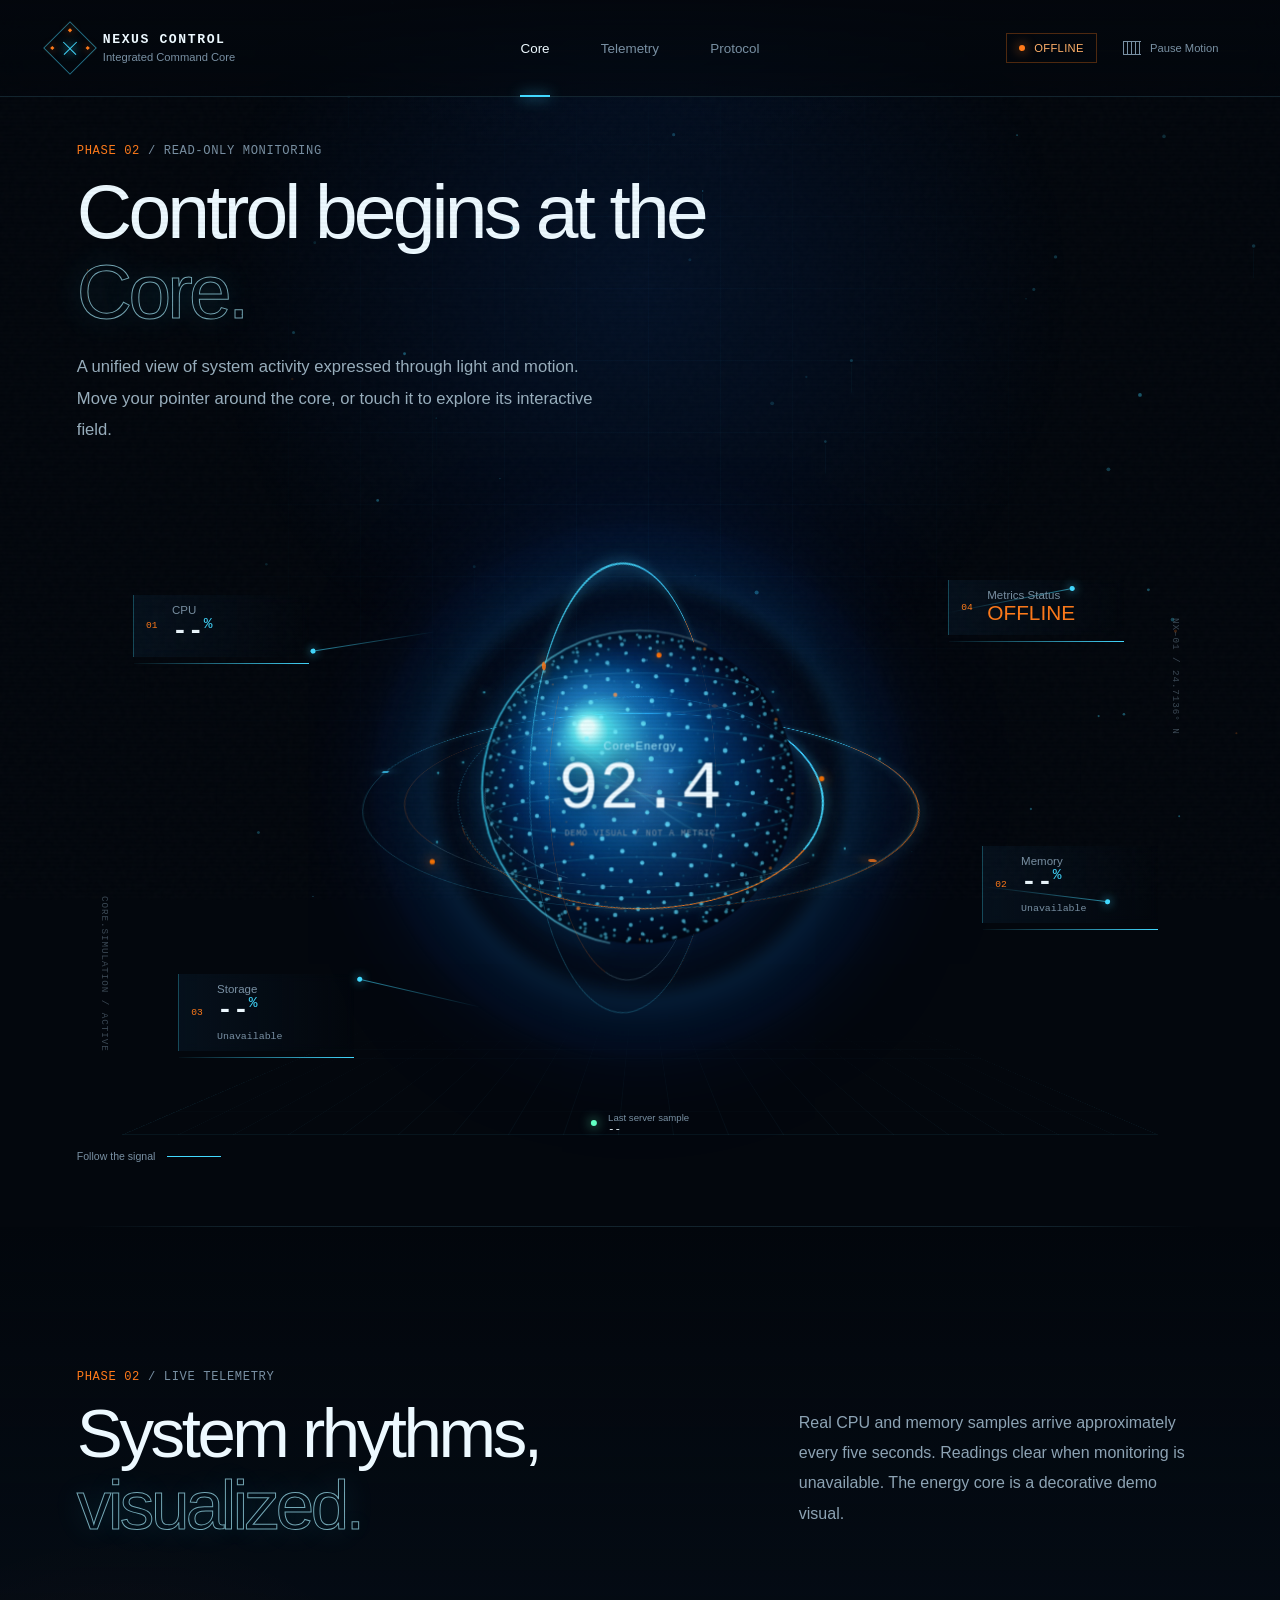
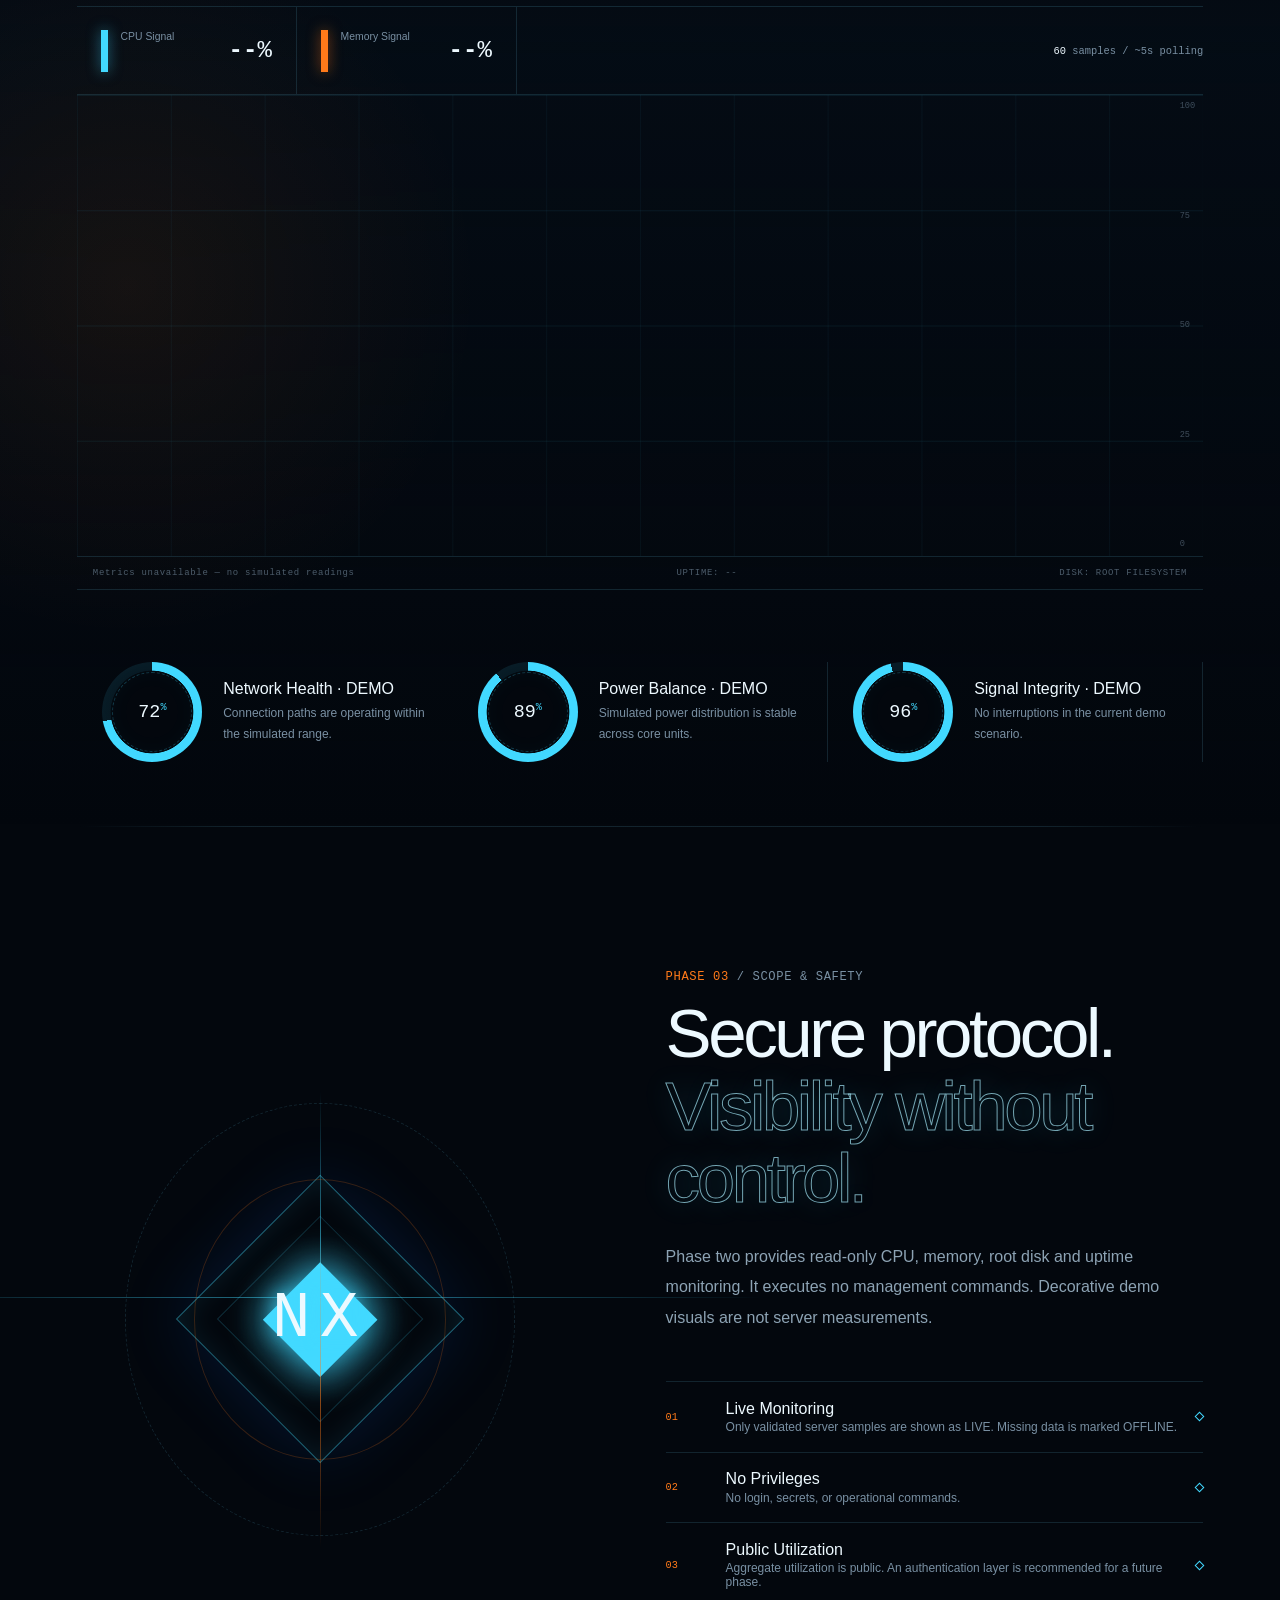
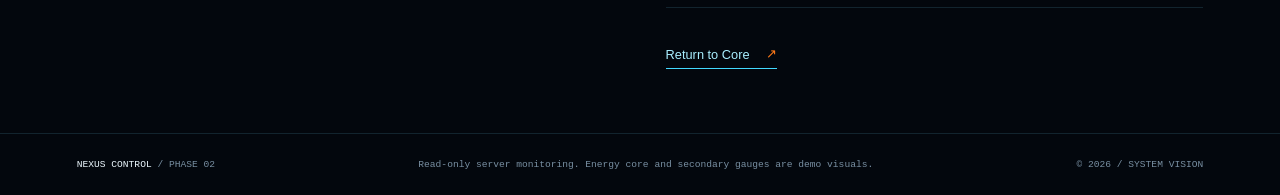
==== commit 9c974d5c: "feat: add read-only live Linux monitoring" ====
--- a/public/index.html
+++ b/public/index.html
@@ -5,7 +5,7 @@
     <meta name="viewport" content="width=device-width, initial-scale=1" />
     <meta
       name="description"
-      content="NEXUS CONTROL — A futuristic dashboard featuring simulated system metrics."
+      content="NEXUS CONTROL — Read-only live server monitoring with a cinematic energy core."
     />
     <meta name="theme-color" content="#050a12" />
     <title>NEXUS CONTROL — Command Center</title>
@@ -654,6 +654,17 @@
   font-size: 1.3rem !important;
 }
 
+.metric-node .metric-detail {
+  margin-top: 0.3rem;
+  font-size: 0.62rem;
+  font-family: var(--font-mono);
+}
+
+body[data-monitor-state="offline"] .online-value { color: var(--orange); }
+body[data-monitor-state="live"] .demo-chip { color: #8affcf; border-color: #8affcf55; }
+body[data-monitor-state="live"] .demo-chip i,
+body[data-monitor-state="live"] .status-dot { background: #8affcf; box-shadow: 0 0 12px #8affcf66; }
+
 .stage-status {
   position: absolute;
   z-index: 5;
@@ -792,6 +803,7 @@
 }
 
 .console-ticker {
+  flex-wrap: wrap;
   display: flex;
   justify-content: space-between;
   gap: 1rem;
@@ -802,7 +814,7 @@
   font-family: var(--font-mono);
   font-size: 0.56rem;
   letter-spacing: 0.08em;
-  white-space: nowrap;
+  white-space: normal;
 }
 
 .system-radials {
@@ -1028,10 +1040,11 @@
   :root { --header-height: 82px; }
   .brand-copy small,
   .button-label { display: none; }
-  .site-header { grid-template-columns: 1fr auto; }
+  /* A filtered header traps fixed navigation over the LIVE/OFFLINE badge. */
+  .site-header { grid-template-columns: 1fr auto; backdrop-filter: none; }
   .main-nav { position: fixed; inset: auto 1rem 1rem; z-index: 40; height: 58px; justify-content: space-around; border: 1px solid var(--line); background: rgba(5, 11, 19, 0.88); backdrop-filter: blur(16px); }
   .main-nav a { padding-inline: 1.5rem; }
-  .header-actions { display: none; }
+  .header-actions .icon-button { display: none; }
   .command-stage { margin-block-start: 0; }
   .core-interaction { width: min(62vw, 580px); }
   .metric-cpu { inset-inline-start: 1%; }
@@ -1120,7 +1133,7 @@
 /* NEXUS_CSS_END */
     </style>
   </head>
-  <body>
+  <body data-monitor-state="offline">
     <a class="skip-link" href="#main-content">Skip to content</a>
     <canvas id="ambient-canvas" class="ambient-canvas" aria-hidden="true"></canvas>
     <div class="noise" aria-hidden="true"></div>
@@ -1142,7 +1155,7 @@
       </nav>
 
       <div class="header-actions">
-        <span class="demo-chip"><i aria-hidden="true"></i> Demo Data</span>
+        <span class="demo-chip" role="status"><i aria-hidden="true"></i> <span id="monitor-status">OFFLINE</span></span>
         <button id="motion-toggle" class="icon-button" type="button" aria-pressed="false">
           <span class="motion-icon" aria-hidden="true"></span>
           <span class="button-label">Pause Motion</span>
@@ -1153,7 +1166,7 @@
     <main id="main-content">
       <section id="command" class="hero-section observable" aria-labelledby="hero-title">
         <div class="hero-intro">
-          <p class="eyebrow"><span>PHASE 01</span> / SIMULATION CHANNEL ACTIVE</p>
+          <p class="eyebrow"><span>PHASE 02</span> / READ-ONLY MONITORING</p>
           <h1 id="hero-title">Control begins at the <em>Core.</em></h1>
           <p class="hero-copy">
             A unified view of system activity expressed through light and motion. Move your pointer around the core,
@@ -1161,7 +1174,7 @@
           </p>
         </div>
 
-        <div class="command-stage" aria-label="Interactive visualization of simulated system status">
+        <div class="command-stage" aria-label="Server metrics surrounding a decorative energy core">
           <div class="stage-grid" aria-hidden="true"></div>
           <p class="coordinate coordinate-a" aria-hidden="true">NX–01 / 24.7136° N</p>
           <p class="coordinate coordinate-b" aria-hidden="true">CORE.SIMULATION / ACTIVE</p>
@@ -1170,7 +1183,7 @@
             <span class="metric-index">01</span>
             <div>
               <small>CPU</small>
-              <strong><b data-value="38">38</b><sup>%</sup></strong>
+              <strong><b id="cpu-metric">--</b><sup>%</sup></strong>
             </div>
             <span class="metric-line" aria-hidden="true"></span>
           </div>
@@ -1179,7 +1192,8 @@
             <span class="metric-index">02</span>
             <div>
               <small>Memory</small>
-              <strong><b data-value="64">64</b><sup>%</sup></strong>
+              <strong><b id="ram-metric">--</b><sup>%</sup></strong>
+              <small class="metric-detail" id="memory-capacity">Unavailable</small>
             </div>
             <span class="metric-line" aria-hidden="true"></span>
           </div>
@@ -1188,7 +1202,8 @@
             <span class="metric-index">03</span>
             <div>
               <small>Storage</small>
-              <strong><b data-value="41">41</b><sup>%</sup></strong>
+              <strong><b id="disk-metric">--</b><sup>%</sup></strong>
+              <small class="metric-detail" id="disk-capacity">Unavailable</small>
             </div>
             <span class="metric-line" aria-hidden="true"></span>
           </div>
@@ -1196,8 +1211,8 @@
           <div class="metric-node metric-status">
             <span class="metric-index">04</span>
             <div>
-              <small>Server Status</small>
-              <strong class="online-value">Stable</strong>
+              <small>Metrics Status</small>
+              <strong class="online-value" id="server-status">OFFLINE</strong>
             </div>
             <span class="metric-line" aria-hidden="true"></span>
           </div>
@@ -1213,13 +1228,13 @@
             <div class="core-label">
               <span>Core Energy</span>
               <strong>92.4</strong>
-              <small>SIMULATED / SYNCED</small>
+              <small>DEMO VISUAL / NOT A METRIC</small>
             </div>
           </div>
 
           <div class="stage-status">
             <span class="status-dot" aria-hidden="true"></span>
-            <p><small>Last simulated sync</small><strong id="simulation-time">Just now</strong></p>
+            <p><small>Last server sample</small><strong id="server-time">--</strong></p>
           </div>
         </div>
 
@@ -1235,8 +1250,8 @@
             <h2 id="telemetry-title">System rhythms,<br /><em>visualized.</em></h2>
           </div>
           <p>
-            A synthetic stream simulates CPU and memory activity over the last sixty seconds.
-            No real server data is accessed in this version.
+            Real CPU and memory samples arrive approximately every five seconds.
+            Readings clear when monitoring is unavailable. The energy core is a decorative demo visual.
           </p>
         </div>
 
@@ -1245,38 +1260,39 @@
             <div>
               <span class="signal-swatch cpu-swatch"></span>
               <small>CPU Signal</small>
-              <strong><b id="cpu-live">38</b>%</strong>
+              <strong><b id="cpu-live">--</b>%</strong>
             </div>
             <div>
               <span class="signal-swatch ram-swatch"></span>
               <small>Memory Signal</small>
-              <strong><b id="ram-live">64</b>%</strong>
+              <strong><b id="ram-live">--</b>%</strong>
             </div>
-            <p><span>60</span> seconds / demo stream</p>
+            <p><span>60</span> samples / ~5s polling</p>
           </div>
           <div class="chart-wrap">
-            <canvas id="signal-chart" aria-label="Demo chart of CPU and memory activity"></canvas>
+            <canvas id="signal-chart" aria-label="CPU and memory chart unavailable"></canvas>
             <div class="chart-axis" aria-hidden="true"><span>100</span><span>75</span><span>50</span><span>25</span><span>0</span></div>
           </div>
-          <div class="console-ticker" aria-hidden="true">
-            <span>SIM/CORE: STABLE</span><span>PACKETS: 1,284</span><span>LATENCY: 18MS</span><span>UPLINK: NOMINAL</span>
+          <div class="console-ticker">
+            <span id="monitor-message">Metrics unavailable — no simulated readings</span>
+            <span>UPTIME: <span id="server-uptime">--</span></span><span>DISK: ROOT FILESYSTEM</span>
           </div>
         </div>
 
         <div class="system-radials" aria-label="Additional simulated indicators">
           <article style="--value: 72; --delay: 0ms">
             <div class="radial"><span>72<sup>%</sup></span></div>
-            <h3>Network Health</h3>
+            <h3>Network Health · DEMO</h3>
             <p>Connection paths are operating within the simulated range.</p>
           </article>
           <article style="--value: 89; --delay: 120ms">
             <div class="radial"><span>89<sup>%</sup></span></div>
-            <h3>Power Balance</h3>
+            <h3>Power Balance · DEMO</h3>
             <p>Simulated power distribution is stable across core units.</p>
           </article>
           <article style="--value: 96; --delay: 240ms">
             <div class="radial"><span>96<sup>%</sup></span></div>
-            <h3>Signal Integrity</h3>
+            <h3>Signal Integrity · DEMO</h3>
             <p>No interruptions in the current demo scenario.</p>
           </article>
         </div>
@@ -1293,14 +1309,14 @@
           <p class="eyebrow"><span>PHASE 03</span> / SCOPE & SAFETY</p>
           <h2 id="protocol-title">Secure protocol.<br /><em>Visibility without control.</em></h2>
           <p class="protocol-lead">
-            This interface is a phase-one visual prototype showing simulated scenarios only.
-            It executes no commands and does not connect to real server metrics.
+            Phase two provides read-only CPU, memory, root disk and uptime monitoring.
+            It executes no management commands. Decorative demo visuals are not server measurements.
           </p>
 
           <ol class="protocol-list">
             <li>
               <span>01</span>
-              <div><h3>Local Simulation</h3><p>Values change locally in the browser for demonstration only.</p></div>
+              <div><h3>Live Monitoring</h3><p>Only validated server samples are shown as LIVE. Missing data is marked OFFLINE.</p></div>
               <i aria-hidden="true"></i>
             </li>
             <li>
@@ -1310,7 +1326,7 @@
             </li>
             <li>
               <span>03</span>
-              <div><h3>Ready to Expand</h3><p>A visual foundation for future phases after review.</p></div>
+              <div><h3>Public Utilization</h3><p>Aggregate utilization is public. An authentication layer is recommended for a future phase.</p></div>
               <i aria-hidden="true"></i>
             </li>
           </ol>
@@ -1321,12 +1337,119 @@
     </main>
 
     <footer class="site-footer">
-      <p><strong>NEXUS CONTROL</strong> / PHASE 01</p>
-      <p>Exploratory interface — all displayed readings are simulated demo data.</p>
+      <p><strong>NEXUS CONTROL</strong> / PHASE 02</p>
+      <p>Read-only server monitoring. Energy core and secondary gauges are demo visuals.</p>
       <p dir="ltr">© 2026 / SYSTEM VISION</p>
     </footer>
     <script>
 // NEXUS_JS_START
+// Shared polling and validation logic; embedded before app.js in index.html.
+((global) => {
+  "use strict";
+  const POLL_MS = 5000;
+  const TIMEOUT_MS = 4000;
+
+  function validateMetrics(value, now = Date.now()) {
+    const percent = (n) => typeof n === "number" && Number.isFinite(n) && n >= 0 && n <= 100;
+    const capacity = (v) => v && percent(v.percent)
+      && Number.isSafeInteger(v.total_bytes) && v.total_bytes > 0
+      && Number.isSafeInteger(v.used_bytes) && v.used_bytes >= 0 && v.used_bytes <= v.total_bytes
+      && Math.abs(v.percent - 100 * v.used_bytes / v.total_bytes) <= 0.11;
+    if (!value || !percent(value.cpu_percent) || !capacity(value.memory) || !capacity(value.disk)
+      || typeof value.uptime_seconds !== "number" || !Number.isFinite(value.uptime_seconds)
+      || value.uptime_seconds < 0 || typeof value.timestamp !== "string") {
+      throw new Error("Invalid metrics");
+    }
+    const timestamp = Date.parse(value.timestamp);
+    if (!Number.isFinite(timestamp) || Math.abs(now - timestamp) > 60000) {
+      throw new Error("Stale or invalid server timestamp");
+    }
+    return value;
+  }
+
+  function createMonitor({ onData, onState, fetchImpl = global.fetch.bind(global),
+    visibility = global.document, schedule = global.setTimeout.bind(global),
+    cancel = global.clearTimeout.bind(global), now = () => Date.now() }) {
+    let running = false;
+    let generation = 0;
+    let nextPoll;
+    let active;
+
+    function suspend() {
+      generation += 1;
+      cancel(nextPoll);
+      if (active) {
+        active.controller.abort();
+        active.reject(new Error("Suspended"));
+      }
+      active = null;
+    }
+
+    async function poll() {
+      if (!running || visibility.hidden || active) return;
+      const current = generation;
+      const controller = new AbortController();
+      let deadline;
+      const interrupted = new Promise((_, reject) => {
+        active = { controller, reject };
+        deadline = schedule(() => {
+          controller.abort();
+          reject(new Error("Metrics request timed out"));
+        }, TIMEOUT_MS);
+      });
+      try {
+        const request = (async () => {
+          const response = await fetchImpl("/api/metrics", {
+            signal: controller.signal, cache: "no-store", headers: { Accept: "application/json" },
+          });
+          if (!response.ok || !response.headers.get("content-type")?.includes("application/json")) {
+            throw new Error("Metrics endpoint unavailable");
+          }
+          return validateMetrics(await response.json(), now());
+        })();
+        const metrics = await Promise.race([request, interrupted]);
+        if (running && current === generation && !visibility.hidden) {
+          onData(metrics);
+          onState("live");
+        }
+      } catch (_) {
+        if (running && current === generation && !visibility.hidden) onState("offline");
+      } finally {
+        cancel(deadline);
+        if (current === generation) {
+          active = null;
+          if (running && !visibility.hidden) nextPoll = schedule(poll, POLL_MS);
+        }
+      }
+    }
+
+    function visibilityChanged() {
+      suspend();
+      onState("offline");
+      if (!visibility.hidden) poll();
+    }
+
+    return {
+      start() {
+        if (running) return;
+        running = true;
+        onState("offline");
+        visibility.addEventListener("visibilitychange", visibilityChanged);
+        poll();
+      },
+      stop() {
+        running = false;
+        suspend();
+        visibility.removeEventListener("visibilitychange", visibilityChanged);
+      },
+    };
+  }
+
+  const api = { validateMetrics, createMonitor, POLL_MS, TIMEOUT_MS };
+  if (typeof module !== "undefined" && module.exports) module.exports = api;
+  else global.NexusMonitoring = api;
+})(globalThis);
+
 (() => {
   "use strict";
 
@@ -1638,17 +1761,14 @@
     coreContext.shadowBlur = 0;
   }
 
-  // Simulated telemetry chart.
+  // Real telemetry only. Decorative orb/particles are independent of monitoring.
   const chartCanvas = document.querySelector("#signal-chart");
   const chartContext = chartCanvas?.getContext("2d");
   const cpuValue = document.querySelector("#cpu-live");
   const ramValue = document.querySelector("#ram-live");
-  const cpuMetric = document.querySelector('[data-value="38"]');
-  const ramMetric = document.querySelector('[data-value="64"]');
-  const data = {
-    cpu: Array.from({ length: 60 }, (_, index) => 34 + Math.sin(index * 0.42) * 9 + Math.random() * 7),
-    ram: Array.from({ length: 60 }, (_, index) => 61 + Math.sin(index * 0.18 + 1.3) * 5 + Math.random() * 3),
-  };
+  const cpuMetric = document.querySelector('#cpu-metric');
+  const ramMetric = document.querySelector('#ram-metric');
+  const data = { cpu: [], ram: [] };
   let chartWidth = 0;
   let chartHeight = 0;
   let chartDpr = 1;
@@ -1670,7 +1790,7 @@
     const usableWidth = chartWidth - padding * 2;
     const usableHeight = chartHeight - padding * 2;
     const points = values.map((value, index) => ({
-      x: padding + (index / (values.length - 1)) * usableWidth,
+      x: padding + ((60 - values.length + index) / 59) * usableWidth,
       y: padding + (1 - value / 100) * usableHeight,
     }));
     const path = new Path2D();
@@ -1685,7 +1805,7 @@
   }
 
   function drawSeries(values, color, glow, fill) {
-    if (!chartContext) return;
+    if (!chartContext || !values.length) return;
     const { path, points } = linePath(values);
     chartContext.save();
     chartContext.strokeStyle = color;
@@ -1720,39 +1840,53 @@
     drawSeries(data.cpu, "rgba(89, 222, 255, 0.95)", "#42d9ff", "rgba(66, 217, 255, 0.085)");
   }
 
-  function tickSimulation() {
-    if (userPaused || document.hidden) return;
-    const previousCpu = data.cpu.at(-1);
-    const previousRam = data.ram.at(-1);
-    const nextCpu = Math.max(18, Math.min(78, previousCpu + (Math.random() - 0.48) * 9));
-    const nextRam = Math.max(46, Math.min(82, previousRam + (Math.random() - 0.5) * 3.5));
-    data.cpu.push(nextCpu);
-    data.cpu.shift();
-    data.ram.push(nextRam);
-    data.ram.shift();
-    const cpuRounded = Math.round(nextCpu);
-    const ramRounded = Math.round(nextRam);
-    if (cpuValue) cpuValue.textContent = cpuRounded;
-    if (ramValue) ramValue.textContent = ramRounded;
-    if (cpuMetric) cpuMetric.textContent = cpuRounded;
-    if (ramMetric) ramMetric.textContent = ramRounded;
-    drawChart();
+  function setText(selector, value) {
+    const element = document.querySelector(selector);
+    if (element) element.textContent = value;
   }
 
-  setInterval(tickSimulation, 1400);
-
-  const simulationTime = document.querySelector("#simulation-time");
-  function updateClock() {
-    if (!simulationTime) return;
-    simulationTime.textContent = new Intl.DateTimeFormat("en-GB", {
-      hour: "2-digit",
-      minute: "2-digit",
-      second: "2-digit",
-      hour12: false,
-    }).format(new Date());
+  function capacityText(value) {
+    const gib = (bytes) => (bytes / 1024 ** 3).toFixed(1);
+    return `${gib(value.used_bytes)} / ${gib(value.total_bytes)} GiB`;
   }
-  updateClock();
-  setInterval(updateClock, 1000);
+
+  const monitor = NexusMonitoring.createMonitor({
+    onData(metrics) {
+      const cpu = metrics.cpu_percent.toFixed(1);
+      const ram = metrics.memory.percent.toFixed(1);
+      if (cpuValue) cpuValue.textContent = cpu;
+      if (cpuMetric) cpuMetric.textContent = cpu;
+      if (ramValue) ramValue.textContent = ram;
+      if (ramMetric) ramMetric.textContent = ram;
+      setText('#disk-metric', metrics.disk.percent.toFixed(1));
+      setText('#memory-capacity', capacityText(metrics.memory));
+      setText('#disk-capacity', capacityText(metrics.disk));
+      const seconds = Math.floor(metrics.uptime_seconds);
+      setText('#server-uptime', `${Math.floor(seconds / 86400)}d ${Math.floor(seconds % 86400 / 3600)}h ${Math.floor(seconds % 3600 / 60)}m`);
+      setText('#server-time', new Date(metrics.timestamp).toISOString().slice(11, 19) + ' UTC');
+      data.cpu.push(metrics.cpu_percent);
+      data.ram.push(metrics.memory.percent);
+      if (data.cpu.length > 60) { data.cpu.shift(); data.ram.shift(); }
+      drawChart();
+    },
+    onState(status) {
+      body.dataset.monitorState = status;
+      setText('#monitor-status', status.toUpperCase());
+      setText('#server-status', status.toUpperCase());
+      setText('#monitor-message', status === 'live' ? 'Read-only server metrics' : 'Metrics unavailable — no simulated readings');
+      chartCanvas?.setAttribute('aria-label', status === 'live'
+        ? 'Live CPU and memory usage, up to 60 samples at approximately five-second intervals'
+        : 'CPU and memory chart unavailable');
+      if (status !== 'live') {
+        ['#cpu-live', '#ram-live', '#cpu-metric', '#ram-metric', '#disk-metric', '#server-uptime', '#server-time']
+          .forEach((selector) => setText(selector, '--'));
+        ['#memory-capacity', '#disk-capacity'].forEach((selector) => setText(selector, 'Unavailable'));
+        data.cpu.length = 0;
+        data.ram.length = 0;
+        drawChart();
+      }
+    },
+  });
 
   const sections = [...document.querySelectorAll(".observable")];
   const navLinks = [...document.querySelectorAll(".main-nav a")];
@@ -1791,6 +1925,9 @@
   resizeAmbient();
   resizeChart();
   requestAnimationFrame(renderFrame);
+  monitor.start();
+  window.addEventListener('pagehide', () => monitor.stop());
+  window.addEventListener('pageshow', () => monitor.start());
 })();
 // NEXUS_JS_END
     </script>
